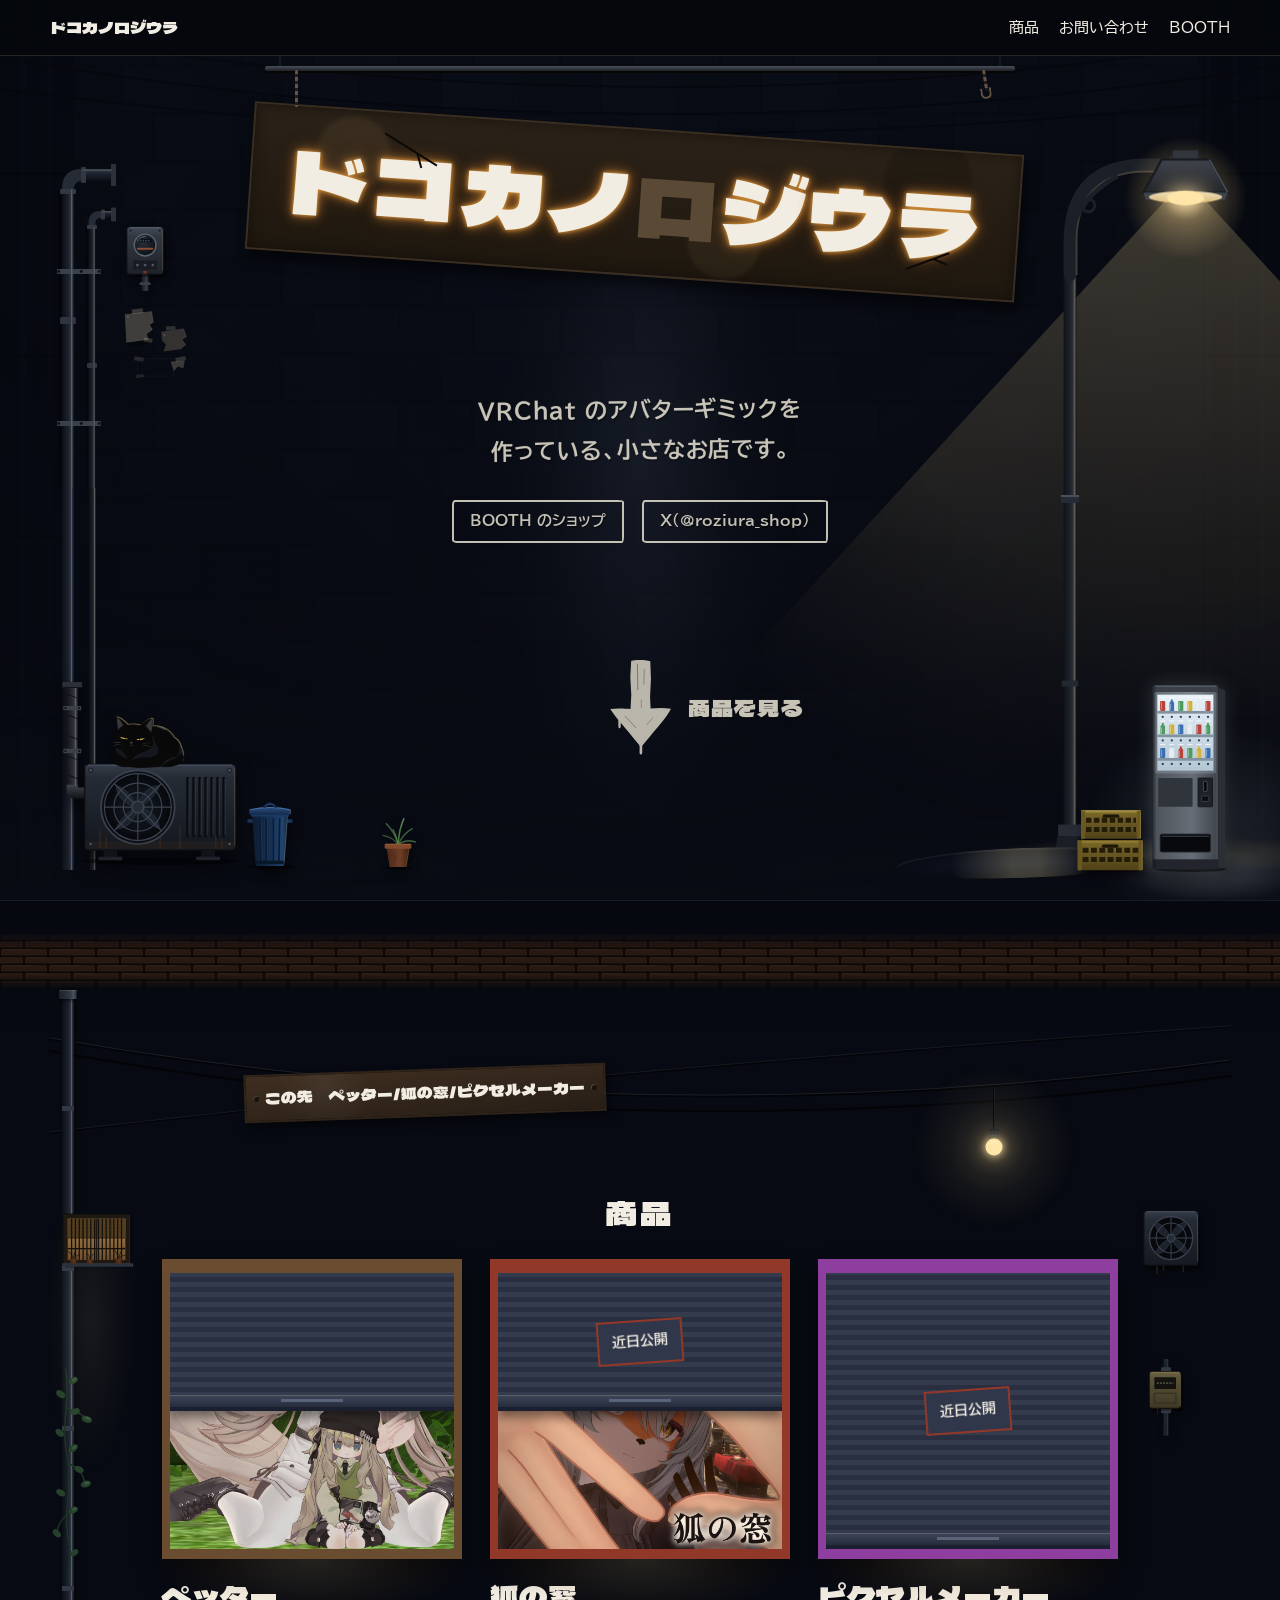
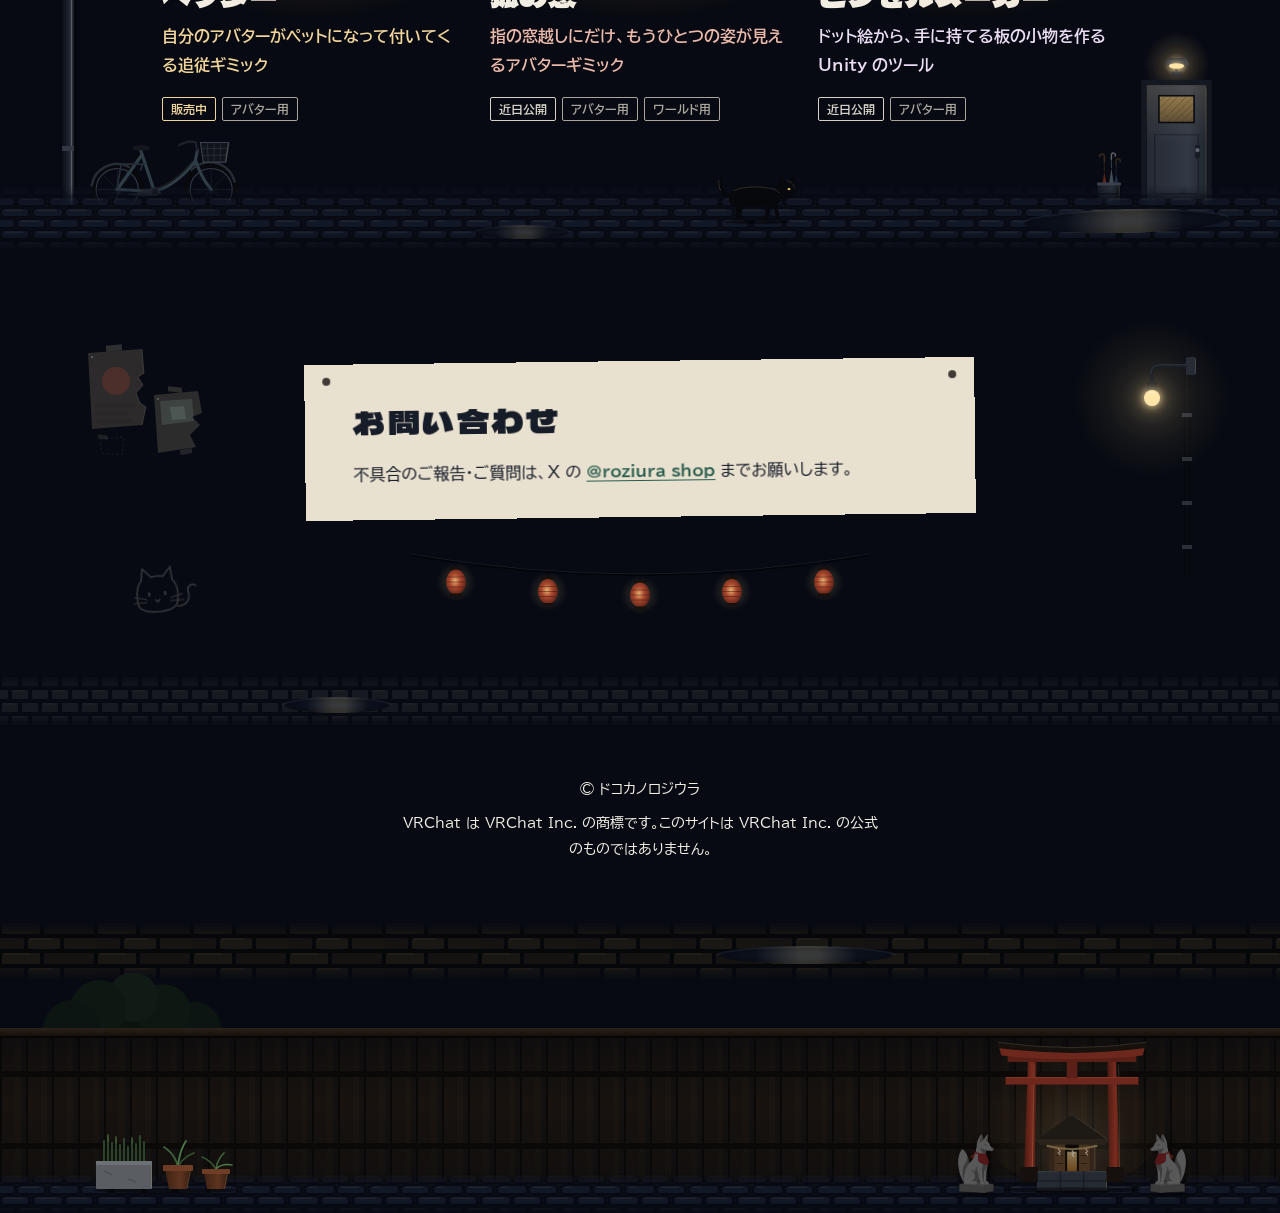
==== index.html @ e9d26c75 "ページの共有用のアドレスを roziura.com に替える Co-Authored-By: Claude Opus 5.5 <noreply@anthropic.com> Claude-Sessio" ====
<!doctype html>
<html lang="ja">
<head>
  <meta charset="utf-8">
  <meta name="viewport" content="width=device-width, initial-scale=1">
  <title>ドコカノロジウラ｜VRChat アバターギミックのお店</title>
  <meta name="description" content="VRChat 向けのアバターギミックを作っている小さなお店「ドコカノロジウラ」です。自分のアバターがペットになって付いてくる「ペッター」など。">
  <meta property="og:title" content="ドコカノロジウラ｜VRChat アバターギミックのお店">
  <meta property="og:description" content="VRChat 向けのアバターギミックを作っている小さなお店「ドコカノロジウラ」です。自分のアバターがペットになって付いてくる「ペッター」など。">
  <meta property="og:type" content="website">
  <meta property="og:url" content="https://roziura.com/">
  <link rel="canonical" href="https://roziura.com/">
  <meta property="og:image" content="https://roziura.com/images/ogp.jpg">
  <meta name="twitter:card" content="summary_large_image">
  <meta name="twitter:site" content="@roziura_shop">
  <meta name="theme-color" content="#070a12">
  <link rel="icon" href="favicon.svg" type="image/svg+xml">
  <link rel="preconnect" href="https://fonts.googleapis.com">
  <link rel="preconnect" href="https://fonts.gstatic.com" crossorigin>
  <link href="https://fonts.googleapis.com/css2?family=BIZ+UDPGothic:wght@400;700&amp;family=Dela+Gothic+One&amp;display=swap" rel="stylesheet">
  <link rel="stylesheet" href="style.css">
</head>
<body>
  <nav class="site-nav" aria-label="サイトの案内">
    <div class="site-nav__inner">
      <a class="site-nav__name" href="index.html">ドコカノロジウラ</a>
      <ul class="site-nav__links">
        <li><a href="index.html#products-heading">商品</a></li>
        <li class="site-nav__contact"><a href="index.html#contact-heading">お問い合わせ</a></li>
        <li><a href="https://yukisandosukebe.booth.pm/" target="_blank" rel="noopener">BOOTH</a></li>
      </ul>
    </div>
  </nav>
  <header class="hero">
    <div class="overhead" aria-hidden="true">
      <span class="alley-depth" aria-hidden="true"></span>
    </div>
    <div class="container hero__content">
      <!-- 壁を這う配管（太い管と細い管・継ぎ手・留め金具） -->
      <div class="pipework" aria-hidden="true">
        <svg viewBox="0 0 64 340" aria-hidden="true">
          <defs>
            <linearGradient id="pipe-v" x1="0" y1="0" x2="1" y2="0">
              <stop offset="0" stop-color="#0b0e15" />
              <stop offset=".55" stop-color="#1c222d" />
              <stop offset=".8" stop-color="#363e4b" />
              <stop offset="1" stop-color="#10141b" />
            </linearGradient>
            <linearGradient id="pipe-h" x1="0" y1="0" x2="0" y2="1">
              <stop offset="0" stop-color="#363e4b" />
              <stop offset=".4" stop-color="#1c222d" />
              <stop offset="1" stop-color="#0b0e15" />
            </linearGradient>
          </defs>
          <rect x="4" y="40" width="4" height="300" fill="#000" opacity=".3" />
          <rect x="31" y="78" width="3" height="262" fill="#000" opacity=".3" />
          <rect x="8" y="40" width="12" height="300" fill="url(#pipe-v)" />
          <rect x="28" y="20" width="30" height="12" fill="url(#pipe-h)" />
          <path d="M8 42V40Q8 20 28 20H30V32H28Q20 32 20 40V42Z" fill="#262c36" />
          <rect x="6" y="40" width="16" height="5" rx="1" fill="#313844" />
          <rect x="27" y="18" width="5" height="16" rx="1" fill="#313844" />
          <rect x="57" y="15" width="5" height="22" rx="1" fill="#2b313b" />
          <rect x="34.5" y="78" width="7" height="262" fill="url(#pipe-v)" />
          <rect x="48" y="62" width="10" height="7" fill="url(#pipe-h)" />
          <path d="M34.5 78V74Q34.5 62 46.5 62H49V69H46.5Q41.5 69 41.5 74V78Z" fill="#262c35" />
          <rect x="33" y="76" width="10" height="4" rx="1" fill="#313844" />
          <rect x="47" y="60.5" width="4" height="10" rx="1" fill="#313844" />
          <rect x="57" y="58.5" width="5" height="14" rx="1" fill="#2b313b" />
          <rect x="6" y="168" width="16" height="7" rx="1.5" fill="#2e3541" />
          <rect x="33" y="214" width="10" height="5" rx="1" fill="#2e3541" />
          <rect x="3" y="120" width="44" height="5" rx="1" fill="#3a414c" />
          <circle cx="4.8" cy="122.5" r="1.4" fill="#0d1016" />
          <circle cx="27.3" cy="122.5" r="1.4" fill="#0d1016" />
          <circle cx="45.2" cy="122.5" r="1.4" fill="#0d1016" />
          <rect x="3" y="272" width="44" height="5" rx="1" fill="#3a414c" />
          <circle cx="4.8" cy="274.5" r="1.4" fill="#0d1016" />
          <circle cx="27.3" cy="274.5" r="1.4" fill="#0d1016" />
          <circle cx="45.2" cy="274.5" r="1.4" fill="#0d1016" />
          <rect x="17" y="40" width="1.4" height="300" fill="#f0d49a" opacity=".2" />
          <rect x="39.6" y="78" width="1" height="262" fill="#f0d49a" opacity=".2" />
          <rect x="28" y="20.6" width="30" height="1.2" fill="#f0d49a" opacity=".16" />
          <rect x="48" y="62.4" width="10" height="1" fill="#f0d49a" opacity=".16" />
        </svg>
      </div>

      <!-- 電気のメーター（丸い窓のある小箱） -->
      <svg class="power-meter" viewBox="0 0 44 72" aria-hidden="true">
        <defs>
          <linearGradient id="meter-body" x1="0" y1="0" x2="0" y2="1">
            <stop offset="0" stop-color="#454c57" />
            <stop offset=".2" stop-color="#323842" />
            <stop offset="1" stop-color="#1e2229" />
          </linearGradient>
          <linearGradient id="meter-conduit" x1="0" y1="0" x2="1" y2="0">
            <stop offset="0" stop-color="#14171c" />
            <stop offset=".7" stop-color="#363c46" />
            <stop offset="1" stop-color="#181b21" />
          </linearGradient>
          <radialGradient id="meter-glass" cx=".4" cy=".35" r=".7">
            <stop offset="0" stop-color="#2a323d" />
            <stop offset="1" stop-color="#0b0e13" />
          </radialGradient>
        </defs>
        <rect x="17" y="52" width="8" height="20" fill="url(#meter-conduit)" />
        <rect x="15" y="62" width="12" height="3" rx="1" fill="#3a404a" />
        <rect x="3" y="4" width="40" height="52" rx="3" fill="#000" opacity=".4" />
        <rect x="1" y="1" width="40" height="52" rx="3" fill="url(#meter-body)" stroke="#101318" />
        <path d="M4 1.8H38" stroke="#6d7684" stroke-width="1" opacity=".75" />
        <path d="M40.3 5V49" stroke="#f0d49a" stroke-width=".8" opacity=".22" />
        <circle cx="5" cy="5" r="1.2" fill="#1a1d23" />
        <circle cx="37" cy="5" r="1.2" fill="#1a1d23" />
        <circle cx="21" cy="21" r="12" fill="url(#meter-glass)" stroke="#5c6470" stroke-width="1.5" />
        <rect x="14" y="14" width="14" height="4" rx=".6" fill="#07090c" />
        <path d="M15 16H27" stroke="#3c4754" stroke-width="2" stroke-dasharray="2 1" />
        <rect x="12" y="24" width="18" height="2" rx="1" fill="#a65a3a" opacity=".8" />
        <path d="M12.5 17A10 10 0 0 1 21.5 11.5" fill="none" stroke="#cfe3f0" stroke-width="1.1" opacity=".35" />
        <rect x="8" y="38" width="26" height="10" rx="1" fill="#181c22" />
        <circle cx="12.5" cy="43" r="1.6" fill="#4d5560" />
        <circle cx="21" cy="43" r="1.6" fill="#4d5560" />
        <circle cx="29.5" cy="43" r="1.6" fill="#4d5560" />
        <rect x="19" y="49.5" width="4" height="3" fill="#8a3a2a" opacity=".7" />
      </svg>

      <!-- はがれかけの貼り紙の跡（文字なし） -->
      <svg class="poster-scraps" viewBox="0 0 96 96" aria-hidden="true">
        <rect x="22" y="64" width="46" height="22" fill="none" stroke="#1d222c" stroke-dasharray="3 2" opacity=".7" />
        <path d="M6 8 40 4 42 18 37 21 41 27 33 33 36 40 8 44Z" fill="#6f6a5e" opacity=".55" />
        <path d="M40 4 42 18 37 21 41 27 33 33 36 40" fill="none" stroke="#bdb5a1" stroke-width=".7" opacity=".3" />
        <path d="M8 44 36 40 34 46 10 49Z" fill="#000" opacity=".25" />
        <rect x="15" y="1" width="14" height="6" fill="#cfc6a8" opacity=".24" transform="rotate(-6 22 4)" />
        <rect x="30" y="38" width="11" height="5" fill="#cfc6a8" opacity=".2" transform="rotate(8 35 40)" />
        <path d="M52 30 80 26 84 36 78 40 83 46 76 52 55 55 58 46 53 41Z" fill="#5f5a50" opacity=".5" />
        <path d="M80 26 84 36 78 40 83 46 76 52" fill="none" stroke="#bdb5a1" stroke-width=".7" opacity=".28" />
        <rect x="58" y="23" width="12" height="5" fill="#cfc6a8" opacity=".2" transform="rotate(-4 64 25)" />
        <path d="M64 68 82 66 80 76 73 74 68 80Z" fill="#7a7466" opacity=".45" />
        <rect x="70" y="62" width="13" height="5" fill="#cfc6a8" opacity=".2" transform="rotate(-12 76 64)" />
        <rect x="18" y="62" width="12" height="5" fill="#cfc6a8" opacity=".15" transform="rotate(10 24 64)" />
        <rect x="20" y="84" width="10" height="4" fill="#cfc6a8" opacity=".12" transform="rotate(-8 25 86)" />
        <circle cx="10" cy="11" r=".9" fill="#9aa1ab" opacity=".6" />
        <circle cx="56" cy="34" r=".9" fill="#9aa1ab" opacity=".5" />
      </svg>

      <!-- 室外機（配管・格子・羽根・錆）と、その上に座る猫 -->
      <div class="air-conditioner" aria-hidden="true">
        <svg viewBox="0 0 210 214" aria-hidden="true">
          <defs>
            <linearGradient id="ac-case" x1="0" y1="0" x2="0" y2="1">
              <stop offset="0" stop-color="#363d4a" />
              <stop offset=".16" stop-color="#252b35" />
              <stop offset="1" stop-color="#13171e" />
            </linearGradient>
            <linearGradient id="ac-pipe" x1="0" y1="0" x2="1" y2="0">
              <stop offset="0" stop-color="#121419" />
              <stop offset=".55" stop-color="#2a2d33" />
              <stop offset=".82" stop-color="#40444b" />
              <stop offset="1" stop-color="#17191e" />
            </linearGradient>
            <linearGradient id="ac-pipe-h" x1="0" y1="0" x2="0" y2="1">
              <stop offset="0" stop-color="#40444b" />
              <stop offset=".45" stop-color="#2a2d33" />
              <stop offset="1" stop-color="#111317" />
            </linearGradient>
            <radialGradient id="ac-fan" cx=".5" cy=".5" r=".5">
              <stop offset="0" stop-color="#171c25" />
              <stop offset="1" stop-color="#06080c" />
            </radialGradient>
          </defs>
          <ellipse cx="118" cy="209" rx="92" ry="4.5" fill="#000" opacity=".45" />
          <rect x="9" y="0" width="13" height="121" fill="url(#ac-pipe)" />
          <path d="M9 120V126Q9 136 19 136H32V123H22V120Z" fill="url(#ac-pipe-h)" />
          <path d="M9 14l13 5M9 38l13 5M9 62l13 5M9 86l13 5M9 108l13 5" stroke="#121418" stroke-width="1.4" />
          <rect x="18.6" y="0" width="1.4" height="121" fill="#f0d49a" opacity=".2" />
          <rect x="4" y="0" width="23" height="7" rx="1" fill="#2b3038" />
          <path d="M4.5 6.4H26.5" stroke="#0d0f13" stroke-width="1" />
          <rect x="5" y="28" width="21" height="5" rx="1" fill="#3b4049" />
          <circle cx="7.5" cy="30.5" r="1.3" fill="#0f1115" />
          <circle cx="23.5" cy="30.5" r="1.3" fill="#0f1115" />
          <rect x="5" y="78" width="21" height="5" rx="1" fill="#3b4049" />
          <circle cx="7.5" cy="80.5" r="1.3" fill="#0f1115" />
          <circle cx="23.5" cy="80.5" r="1.3" fill="#0f1115" />
          <rect x="52" y="194" width="16" height="12" fill="#101318" />
          <rect x="166" y="194" width="16" height="12" fill="#101318" />
          <rect x="46" y="204" width="28" height="4" rx="1" fill="#1e222a" />
          <rect x="160" y="204" width="28" height="4" rx="1" fill="#1e222a" />
          <rect x="30" y="96" width="176" height="100" rx="4" fill="url(#ac-case)" stroke="#0d1016" stroke-width="1.5" />
          <path d="M34 96.9H202" stroke="#5d6676" stroke-width="1.2" opacity=".8" />
          <path d="M205 101V191" stroke="#f0d49a" stroke-width="1" opacity=".24" />
          <rect x="31" y="186" width="174" height="9" fill="#4a2f1e" opacity=".22" />
          <path d="M48 172v21M55 180v14M118 176v18M141 168v26M183 178v16M190 184v10" stroke="#4a2f1e" stroke-width="1.6" stroke-linecap="round" opacity=".55" />
          <circle cx="92" cy="146" r="43" fill="#0c0f14" stroke="#3a414d" stroke-width="2" />
          <circle cx="92" cy="146" r="39" fill="url(#ac-fan)" />
          <g fill="#1d232c" stroke="#2f3743" stroke-width=".8">
            <path d="M92 146C95 131 104 121 117 121C114 131 105 140 92 146Z" />
            <path d="M92 146C95 131 104 121 117 121C114 131 105 140 92 146Z" transform="rotate(90 92 146)" />
            <path d="M92 146C95 131 104 121 117 121C114 131 105 140 92 146Z" transform="rotate(180 92 146)" />
            <path d="M92 146C95 131 104 121 117 121C114 131 105 140 92 146Z" transform="rotate(270 92 146)" />
          </g>
          <g fill="none" stroke="#3b4350" stroke-width="1.4">
            <circle cx="92" cy="146" r="39" />
            <circle cx="92" cy="146" r="28" />
            <circle cx="92" cy="146" r="17" />
            <path d="M92 107V185M53 146H131M64.4 118.4 119.6 173.6M119.6 118.4 64.4 173.6" />
          </g>
          <circle cx="92" cy="146" r="7" fill="#262c36" stroke="#3e4653" stroke-width="1.5" />
          <path d="M150 112V180M157 112V180M164 112V180M171 112V180M178 112V180M185 112V180M192 112V180" stroke="#0a0d12" stroke-width="3.2" stroke-linecap="round" />
          <path d="M151.8 113V179M158.8 113V179M165.8 113V179M172.8 113V179M179.8 113V179M186.8 113V179M193.8 113V179" stroke="#3a414d" stroke-width=".8" />
          <g fill="#434a57" stroke="#0b0d11" stroke-width=".8">
            <circle cx="37" cy="103" r="2.4" />
            <circle cx="199" cy="103" r="2.4" />
            <circle cx="37" cy="189" r="2.4" />
            <circle cx="199" cy="189" r="2.4" />
          </g>
          <image class="ac-cat" href="images/alley-cat.webp" x="62" y="40" width="84" height="60.2" />
        </svg>
      </div>

      <!-- 青いポリバケツのゴミ箱 -->
      <svg class="trash-bin" viewBox="0 0 60 84" aria-hidden="true">
        <defs>
          <linearGradient id="bin-body" x1="0" y1="0" x2="1" y2="0">
            <stop offset="0" stop-color="#0d1c30" />
            <stop offset=".55" stop-color="#173257" />
            <stop offset=".85" stop-color="#21436d" />
            <stop offset="1" stop-color="#112540" />
          </linearGradient>
          <linearGradient id="bin-lid" x1="0" y1="0" x2="0" y2="1">
            <stop offset="0" stop-color="#2b5182" />
            <stop offset="1" stop-color="#14294a" />
          </linearGradient>
        </defs>
        <ellipse cx="30" cy="81" rx="26" ry="3" fill="#000" opacity=".45" />
        <rect x="5" y="28" width="6" height="4" rx="1" fill="#183559" />
        <rect x="49" y="28" width="6" height="4" rx="1" fill="#183559" />
        <path d="M10 22H50L46 78Q46 80 44 80H16Q14 80 14 78Z" fill="url(#bin-body)" />
        <path d="M19 27 20 75M26 27V75M34 27V75M41 27 40 75" stroke="#0c1b30" stroke-width="2" />
        <path d="M20.2 27 21.2 75M27.2 27V75M35.2 27V75M42.2 27 41.2 75" stroke="#2c5586" stroke-width=".6" opacity=".7" />
        <rect x="14" y="74" width="32" height="4" fill="#0b1829" />
        <rect x="9" y="22" width="42" height="3" fill="#1b3a61" />
        <path d="M49.4 25 45.6 77" stroke="#f0d49a" stroke-width=".9" opacity=".28" />
        <path d="M7 17Q30 12 53 17V23H7Z" fill="url(#bin-lid)" />
        <path d="M8 17.5Q30 12.5 52 17.5" fill="none" stroke="#6d9bd0" stroke-width="1" opacity=".5" />
        <path d="M24 14Q30 8 36 14" fill="none" stroke="#12284a" stroke-width="3" stroke-linecap="round" />
        <path d="M25 13Q30 9 35 13" fill="none" stroke="#5f8cc2" stroke-width=".7" opacity=".5" />
        <path d="M52.5 17.5V22.5" stroke="#f0d49a" stroke-width=".9" opacity=".3" />
      </svg>

      <div class="sign-rig">
        <span class="sign-rig__arm" aria-hidden="true"></span>
        <span class="sign-rig__fixed-chain" aria-hidden="true"></span>
        <span class="sign-rig__loose-chain" aria-hidden="true"></span>
        <div class="signboard">
          <h1><span>ド</span><span>コ</span><span>カ</span><span>ノ</span><span class="signboard__dark">ロ</span><span>ジ</span><span class="signboard__flicker">ウ</span><span>ラ</span></h1>
          <span class="signboard__crack signboard__crack--one" aria-hidden="true"></span>
          <span class="signboard__crack signboard__crack--two" aria-hidden="true"></span>
        </div>
      </div>

      <!-- 街灯（灯具の部分は縦横比を保ち、柱だけを縦に伸ばす） -->
      <div class="streetlight streetlight--hero" aria-hidden="true">
        <span class="streetlight__cone"></span>
        <svg class="streetlight__pole" viewBox="0 0 120 300" preserveAspectRatio="none" aria-hidden="true">
          <defs>
            <linearGradient id="sl-post" x1="0" y1="0" x2="1" y2="0">
              <stop offset="0" stop-color="#101318" />
              <stop offset=".5" stop-color="#1d2129" />
              <stop offset=".78" stop-color="#2d333d" />
              <stop offset="1" stop-color="#14171d" />
            </linearGradient>
          </defs>
          <rect x="26.5" y="0" width="7" height="300" fill="url(#sl-post)" />
          <rect x="32" y="0" width="1" height="280" fill="#f0d49a" opacity=".28" />
          <rect x="25" y="112" width="10" height="4" fill="#262b34" />
          <rect x="25" y="112" width="10" height="1" fill="#4a515d" />
          <rect x="25.5" y="206" width="9" height="3" fill="#232831" />
          <rect x="23.5" y="279" width="13" height="6" fill="#262b34" />
          <path d="M21 300 23 285H37L39 300Z" fill="#1a1e25" />
          <path d="M36.6 285 38.6 300" stroke="#f0d49a" stroke-width=".8" opacity=".22" />
        </svg>
        <svg class="streetlight__head" viewBox="0 0 120 90" aria-hidden="true">
          <defs>
            <radialGradient id="sl-halo" cx=".5" cy=".5" r=".5">
              <stop offset="0" stop-color="#ffecbe" stop-opacity=".75" />
              <stop offset=".35" stop-color="#ffd68c" stop-opacity=".25" />
              <stop offset="1" stop-color="#ffd68c" stop-opacity="0" />
            </radialGradient>
            <linearGradient id="sl-shade" x1="0" y1="0" x2="0" y2="1">
              <stop offset="0" stop-color="#3a404b" />
              <stop offset="1" stop-color="#1b1f27" />
            </linearGradient>
            <linearGradient id="sl-inner" x1="0" y1="0" x2="0" y2="1">
              <stop offset="0" stop-color="#fff3cf" />
              <stop offset="1" stop-color="#e8c27c" />
            </linearGradient>
          </defs>
          <path class="streetlight__post" d="M30 90V72Q30 30 72 30H88" />
          <path d="M33.6 90V72Q33.6 33.6 72 33.6H86" fill="none" stroke="#f0d49a" stroke-width="1" opacity=".22" />
          <path d="M30 70Q34 48 56 36" fill="none" stroke="#1b1f27" stroke-width="2.5" />
          <circle cx="40" cy="52" r="3.5" fill="none" stroke="#1b1f27" stroke-width="1.6" />
          <rect x="84" y="26" width="8" height="8" rx="1" fill="#2a2f38" />
          <circle class="streetlight__halo" cx="93" cy="48" r="34" fill="url(#sl-halo)" />
          <path d="M86 22H100V27H86Z" fill="#2d323c" />
          <path class="streetlight__shade" d="M80 27H106L116 45H70Z" fill="url(#sl-shade)" />
          <path d="M106 27 116 45" stroke="#4d5462" stroke-width=".8" />
          <path d="M70 45H116L114.5 49H71.5Z" fill="#3b414c" />
          <ellipse cx="93" cy="47.5" rx="20" ry="3.2" fill="url(#sl-inner)" opacity=".9" />
          <ellipse class="streetlight__bulb" cx="93" cy="48" rx="10" ry="4" />
        </svg>
        <span class="streetlight__pool"></span>
      </div>

      <!-- 積んだビールケース 2 段 -->
      <svg class="beer-crates" viewBox="0 0 84 78" aria-hidden="true">
        <defs>
          <linearGradient id="crate" x1="0" y1="0" x2="0" y2="1">
            <stop offset="0" stop-color="#7d6a2a" />
            <stop offset="1" stop-color="#4f4118" />
          </linearGradient>
        </defs>
        <ellipse cx="42" cy="76" rx="40" ry="2.5" fill="#000" opacity=".45" />
        <rect x="2" y="40" width="78" height="36" rx="2" fill="url(#crate)" />
        <rect x="2" y="40" width="78" height="3" fill="#8f7a32" />
        <path d="M8 52H76M8 63H76" stroke="#231c08" stroke-width="6" stroke-dasharray="7 3" />
        <rect x="31" y="45" width="20" height="4" rx="2" fill="#1d1707" />
        <rect x="2" y="40" width="5" height="36" fill="#6a5822" />
        <rect x="75" y="40" width="5" height="36" fill="#6a5822" />
        <path d="M79.4 43V75" stroke="#f0d49a" stroke-width=".9" opacity=".25" />
        <rect x="2" y="37" width="78" height="3" fill="#000" opacity=".35" />
        <rect x="6" y="4" width="72" height="34" rx="2" fill="url(#crate)" />
        <rect x="6" y="4" width="72" height="3" fill="#94803a" />
        <path d="M12 16H72M12 27H72" stroke="#231c08" stroke-width="6" stroke-dasharray="6.5 3" />
        <rect x="32" y="9" width="20" height="4" rx="2" fill="#1d1707" />
        <rect x="6" y="4" width="5" height="34" fill="#6a5822" />
        <rect x="73" y="4" width="5" height="34" fill="#6a5822" />
        <path d="M7 4.6H77" stroke="#e6cf7a" stroke-width=".8" opacity=".4" />
        <path d="M77.4 7V37" stroke="#f0d49a" stroke-width=".9" opacity=".25" />
      </svg>

      <!-- 自動販売機（光る見本の窓・ボタン・硬貨の口・取り出し口） -->
      <div class="vending-machine" aria-hidden="true">
        <svg viewBox="0 0 84 210" aria-hidden="true">
          <defs>
            <linearGradient id="vm-body" x1="0" y1="0" x2="1" y2="0">
              <stop offset="0" stop-color="#4d535b" />
              <stop offset=".6" stop-color="#666d76" />
              <stop offset="1" stop-color="#3f444c" />
            </linearGradient>
            <linearGradient id="vm-win" x1="0" y1="0" x2="0" y2="1">
              <stop offset="0" stop-color="#e9f2f8" />
              <stop offset="1" stop-color="#b3c6d3" />
            </linearGradient>
            <symbol id="vm-can" viewBox="0 0 6 13">
              <rect y="2" width="6" height="11" rx="1.2" />
              <rect x="1" y="3.5" width="1" height="8" fill="#fff" opacity=".4" />
            </symbol>
            <symbol id="vm-bottle" viewBox="0 0 6 13">
              <path d="M2 0H4V2L5.6 4V13H.4V4L2 2Z" />
              <rect x="1.2" y="5" width=".9" height="7" fill="#fff" opacity=".45" />
            </symbol>
          </defs>
          <ellipse cx="44" cy="207" rx="40" ry="3" fill="#000" opacity=".45" />
          <path d="M74 6 82 9V204L74 206Z" fill="#2a2f36" />
          <rect x="2" y="4" width="72" height="202" rx="2" fill="url(#vm-body)" stroke="#23272e" />
          <rect x="2" y="4" width="72" height="7" rx="2" fill="#3b4048" />
          <path d="M4 4.6H72" stroke="#aeb8c2" stroke-width=".8" opacity=".5" />
          <rect x="4" y="11" width="68" height="90" rx="2" fill="#cfe3f0" opacity=".2" />
          <rect x="7" y="14" width="62" height="84" fill="url(#vm-win)" />
          <path d="M10 17H67M10 43H67M10 69H67" stroke="#ffffff" stroke-width="1" stroke-dasharray="6 4" opacity=".8" />
          <use href="#vm-can" x="10" y="19" width="6" height="13" fill="#b8433a" />
          <use href="#vm-bottle" x="20" y="19" width="6" height="13" fill="#3d6fb0" />
          <use href="#vm-can" x="30" y="19" width="6" height="13" fill="#4f9a5e" />
          <use href="#vm-can" x="40" y="19" width="6" height="13" fill="#d6b13a" />
          <use href="#vm-bottle" x="50" y="19" width="6" height="13" fill="#e4eaee" />
          <use href="#vm-can" x="60" y="19" width="6" height="13" fill="#b8433a" />
          <use href="#vm-bottle" x="10" y="45" width="6" height="13" fill="#4f9a5e" />
          <use href="#vm-can" x="20" y="45" width="6" height="13" fill="#d6b13a" />
          <use href="#vm-can" x="30" y="45" width="6" height="13" fill="#3d6fb0" />
          <use href="#vm-bottle" x="40" y="45" width="6" height="13" fill="#e4eaee" />
          <use href="#vm-can" x="50" y="45" width="6" height="13" fill="#b8433a" />
          <use href="#vm-bottle" x="60" y="45" width="6" height="13" fill="#4f9a5e" />
          <use href="#vm-can" x="10" y="71" width="6" height="13" fill="#3d6fb0" />
          <use href="#vm-can" x="20" y="71" width="6" height="13" fill="#e4eaee" />
          <use href="#vm-bottle" x="30" y="71" width="6" height="13" fill="#b8433a" />
          <use href="#vm-can" x="40" y="71" width="6" height="13" fill="#4f9a5e" />
          <use href="#vm-bottle" x="50" y="71" width="6" height="13" fill="#d6b13a" />
          <use href="#vm-can" x="60" y="71" width="6" height="13" fill="#3d6fb0" />
          <rect x="7" y="32" width="62" height="3" fill="#8193a1" />
          <rect x="7" y="58" width="62" height="3" fill="#8193a1" />
          <rect x="7" y="84" width="62" height="3" fill="#8193a1" />
          <path d="M13 38.5H63.1M13 64.5H63.1M13 90.5H63.1" stroke="#2f4a63" stroke-width="2.6" stroke-linecap="round" stroke-dasharray="0 10" />
          <rect x="8" y="106" width="38" height="32" rx="1" fill="#30353c" />
          <rect x="52" y="106" width="16" height="32" rx="1" fill="#1d2228" stroke="#0f1216" stroke-width=".8" />
          <rect x="58" y="110" width="4" height="11" rx="1" fill="#06080b" stroke="#6f7a85" stroke-width=".6" />
          <rect x="56" y="126" width="8" height="6" rx="1" fill="#0a0d11" stroke="#59636e" stroke-width=".6" />
          <rect x="10" y="168" width="56" height="20" rx="2" fill="#07090d" stroke="#2b3038" />
          <path d="M12 170.5H64" stroke="#6b757f" stroke-width="1" opacity=".6" />
          <rect x="2" y="196" width="72" height="10" fill="#22262c" />
          <rect x="2" y="4" width="3" height="202" fill="#000" opacity=".25" />
          <path d="M73.2 12V196" stroke="#f0d49a" stroke-width=".9" opacity=".22" />
        </svg>
      </div>
      <span class="vending-glow" aria-hidden="true"></span>
      <span class="puddle" aria-hidden="true"></span>

      <!-- 壁の字の左下の地面の植木鉢 -->
      <svg class="plant-pot" viewBox="0 0 48 64" aria-hidden="true">
        <defs>
          <linearGradient id="pot" x1="0" y1="0" x2="1" y2="0">
            <stop offset="0" stop-color="#4a2818" />
            <stop offset=".6" stop-color="#6e3d26" />
            <stop offset="1" stop-color="#3f2214" />
          </linearGradient>
        </defs>
        <ellipse cx="24" cy="61" rx="17" ry="2.5" fill="#000" opacity=".45" />
        <g fill="none" stroke-linecap="round">
          <path d="M24 34C22 22 16 14 10 8" stroke="#3e623b" stroke-width="1.8" />
          <path d="M24 34C25 20 27 10 31 2" stroke="#4d7848" stroke-width="1.8" />
          <path d="M24 34C28 24 34 18 41 14" stroke="#3e623b" stroke-width="1.6" />
          <path d="M24 34C20 26 14 24 6 22" stroke="#355432" stroke-width="1.6" />
          <path d="M24 34C30 28 38 28 45 30" stroke="#4d7848" stroke-width="1.5" />
          <path d="M24 34C23 26 21 20 18 15" stroke="#5a8a53" stroke-width="1.2" />
          <path d="M31 2.5C30 6 29 9 28 12" stroke="#f0d49a" stroke-width=".6" opacity=".35" />
        </g>
        <ellipse cx="24" cy="35" rx="13" ry="2.5" fill="#1c120c" />
        <path d="M10 36H38L34 60H14Z" fill="url(#pot)" />
        <rect x="8" y="32" width="32" height="6" rx="1" fill="#82492b" />
        <path d="M9 32.6H39" stroke="#e0a578" stroke-width=".8" opacity=".35" />
        <path d="M37.4 38 33.8 59.5" stroke="#f0d49a" stroke-width=".8" opacity=".25" />
        <path d="M18 44 21 49 19 54" fill="none" stroke="#2f190f" stroke-width=".7" opacity=".7" />
      </svg>

      <div class="hero__intro">
        <p class="lead wall-text">VRChat のアバターギミックを作っている、小さなお店です。</p>
        <ul class="wall-links">
          <li><a class="wall-link" href="https://yukisandosukebe.booth.pm/" target="_blank" rel="noopener">BOOTH のショップ</a></li>
          <li><a class="wall-link" href="https://x.com/roziura_shop" target="_blank" rel="noopener">X（@roziura_shop）</a></li>
        </ul>
        <a class="wall-arrow" href="#products-heading">
          <svg class="wall-arrow__mark" viewBox="0 0 60 90" aria-hidden="true">
            <path d="M21.6 3.6C25.6 2.3 34.4 2.6 38.8 3.8L39.4 19.6 38.6 35.8 39.1 46.4C44.2 46 50.6 45.6 57.4 46.6 54.4 53 46.8 61.8 39.4 70.4 36.2 74.2 33 78 30.4 81.2 27.6 77.8 23.6 72.8 19.8 68.2 13.4 60.8 7 53.4 2.8 46.8 8.6 45.9 15.6 46.3 21 46.7L21.7 34.2 20.8 18.1Z" fill="currentColor" />
            <path d="M29.1 79.2C29.4 82.6 28.9 85.4 29.4 87.2 30.5 88.5 31.6 87.4 31.6 85.6 31.5 83 31.7 80.6 31.6 78.4Z" fill="currentColor" />
            <path d="M9.9 54.2C10.3 58 9.8 61.6 10.3 63.6 11.1 64.8 12.3 64 12.2 62.4 12.1 60.2 12.4 58 12.6 56.2Z" fill="currentColor" />
            <g fill="none" stroke="#0b0f18" stroke-linecap="round" opacity=".38">
              <path d="M27.2 6.5 27.6 29.5" stroke-width=".9" />
              <path d="M33.4 11 33 24.5" stroke-width=".7" />
              <path d="M30.6 38.5 30.9 46" stroke-width=".6" />
              <path d="M16.2 53.4 25.8 63.6" stroke-width=".8" />
              <path d="M41.2 54.6 35.6 61" stroke-width=".6" />
            </g>
          </svg>
          <span>商品を見る</span>
        </a>
      </div>
    </div>
  </header>

  <main class="container main-content">
    <!-- 路地の頭上: 斜めに渡る電線と、そこから吊るした裸電球 -->
    <div class="alley-props alley-props--overhead" aria-hidden="true">
      <svg class="alley-wires" viewBox="0 0 1200 160" preserveAspectRatio="none" aria-hidden="true">
        <g fill="none" stroke-linecap="round">
          <path d="M0 18Q600 120 1200 40" stroke="#030407" stroke-width="2.2" vector-effect="non-scaling-stroke" />
          <path d="M0 30Q600 136 1200 55" stroke="#030407" stroke-width="1.8" vector-effect="non-scaling-stroke" />
          <path d="M0 112Q520 52 1200 6" stroke="#030407" stroke-width="1.6" vector-effect="non-scaling-stroke" />
          <path d="M0 17Q600 119 1200 39" stroke="#3a414c" stroke-width=".8" opacity=".55" vector-effect="non-scaling-stroke" />
          <path d="M0 111Q520 51 1200 5" stroke="#3a414c" stroke-width=".7" opacity=".45" vector-effect="non-scaling-stroke" />
        </g>
      </svg>
      <span class="hanging-bulb">
        <span class="hanging-bulb__halo"></span>
        <svg viewBox="0 0 30 80" aria-hidden="true">
          <path d="M15 0V46" stroke="#05070b" stroke-width="1.6" />
          <path d="M15.6 2V45" stroke="#f0d49a" stroke-width=".5" opacity=".25" />
          <rect x="10" y="44" width="10" height="10" rx="1.5" fill="#1b1f27" />
          <path d="M10 47H20M10 50H20" stroke="#2f3540" stroke-width=".8" />
          <circle class="hanging-bulb__glass" cx="15" cy="62" r="8.5" />
          <path d="M11 59Q15 54 19 59" fill="none" stroke="#fff6dc" stroke-width="1" opacity=".8" />
        </svg>
      </span>
    </div>

    <!-- 節の間①: 最初の画面の地面の先に敷いた、横いっぱいの赤茶のれんがの帯 -->
    <div class="alley-props alley-props--gap" aria-hidden="true">
      <span class="alley-band alley-band--brick"></span>
    </div>

    <aside class="signpost"><span>この先　ペッター／狐の窓／ピクセルメーカー</span></aside>
    <section class="products" aria-labelledby="products-heading">
      <!-- 店の両脇の壁の続き: 雨どい・明かりのついた格子窓・換気扇・勝手口と傘立て・自転車、その下の濡れた石畳 -->
      <div class="alley-props alley-props--shops" aria-hidden="true">
        <span class="downpipe"></span>
        <svg class="pipe-ivy" viewBox="0 0 60 220" aria-hidden="true">
          <g fill="none" stroke="#1f3324" stroke-width="1.5" stroke-linecap="round">
            <path d="M14 0C20 30 8 58 16 92C22 120 10 150 18 182C21 196 16 208 18 220" />
            <path d="M15 40C24 46 30 44 36 52M16 98C26 100 32 108 34 118M17 150C8 156 6 164 4 172" />
          </g>
          <g fill="#25412b">
            <ellipse cx="22" cy="12" rx="5" ry="3.2" transform="rotate(-30 22 12)" />
            <ellipse cx="9" cy="26" rx="5.4" ry="3.4" transform="rotate(35 9 26)" />
            <ellipse cx="24" cy="44" rx="5" ry="3.2" transform="rotate(-20 24 44)" />
            <ellipse cx="36" cy="52" rx="5.6" ry="3.4" transform="rotate(20 36 52)" />
            <ellipse cx="8" cy="66" rx="5" ry="3.2" transform="rotate(40 8 66)" />
            <ellipse cx="22" cy="82" rx="5.4" ry="3.4" transform="rotate(-35 22 82)" />
            <ellipse cx="28" cy="104" rx="5" ry="3.2" transform="rotate(25 28 104)" />
            <ellipse cx="35" cy="119" rx="5.4" ry="3.4" transform="rotate(-15 35 119)" />
            <ellipse cx="9" cy="128" rx="5" ry="3.2" transform="rotate(30 9 128)" />
            <ellipse cx="22" cy="146" rx="5.2" ry="3.3" transform="rotate(-25 22 146)" />
            <ellipse cx="5" cy="170" rx="5" ry="3.2" transform="rotate(45 5 170)" />
            <ellipse cx="23" cy="190" rx="4.6" ry="3" transform="rotate(-30 23 190)" />
          </g>
          <g fill="#3a6142" opacity=".8">
            <ellipse cx="23" cy="11" rx="2.6" ry="1.4" transform="rotate(-30 23 11)" />
            <ellipse cx="37" cy="51" rx="2.8" ry="1.4" transform="rotate(20 37 51)" />
            <ellipse cx="23" cy="81" rx="2.6" ry="1.4" transform="rotate(-35 23 81)" />
            <ellipse cx="36" cy="118" rx="2.8" ry="1.4" transform="rotate(-15 36 118)" />
            <ellipse cx="23" cy="145" rx="2.6" ry="1.4" transform="rotate(-25 23 145)" />
          </g>
        </svg>

        <span class="lit-window__spill"></span>
        <svg class="lit-window" viewBox="0 0 150 132" aria-hidden="true">
          <defs>
            <linearGradient id="ab-win-light" x1="0" y1="0" x2="0" y2="1">
              <stop offset="0" stop-color="#b08a52" />
              <stop offset="1" stop-color="#6e4f2e" />
            </linearGradient>
            <linearGradient id="ab-sill-pot" x1="0" y1="0" x2="1" y2="0">
              <stop offset="0" stop-color="#3f2214" />
              <stop offset=".6" stop-color="#5e3420" />
              <stop offset="1" stop-color="#361d11" />
            </linearGradient>
          </defs>
          <rect x="6" y="8" width="140" height="106" fill="#000" opacity=".35" />
          <rect x="2" y="2" width="140" height="106" rx="2" fill="#1d1812" stroke="#0b0906" stroke-width="1.5" />
          <rect x="12" y="12" width="120" height="86" fill="url(#ab-win-light)" />
          <rect x="12" y="12" width="120" height="40" fill="#5c4525" />
          <path d="M12 15H132M12 18H132M12 21H132M12 24H132M12 27H132M12 30H132M12 33H132M12 36H132M12 39H132M12 42H132M12 45H132M12 48H132" stroke="#3a2b16" stroke-width=".8" />
          <path d="M12 52H132" stroke="#2a1f10" stroke-width="2" />
          <path d="M42 12V53M102 12V53" stroke="#2a1f10" stroke-width="1" />
          <path d="M20 12V98M28 12V98M36 12V98M44 12V98M52 12V98M60 12V98M68 12V98M76 12V98M84 12V98M92 12V98M100 12V98M108 12V98M116 12V98M124 12V98" stroke="#15100b" stroke-width="2.6" />
          <rect x="12" y="73" width="120" height="2.6" fill="#15100b" />
          <rect x="70.6" y="12" width="2.8" height="86" fill="#1d1812" />
          <path d="M141 6V106" stroke="#f0d49a" stroke-width=".9" opacity=".22" />
          <rect x="0" y="105" width="148" height="7" rx="1" fill="#2c323c" />
          <path d="M1 105.6H147" stroke="#5d6676" stroke-width=".8" opacity=".6" />
          <path d="M147 106V111" stroke="#f0d49a" stroke-width=".8" opacity=".25" />
          <g fill="none" stroke="#0e1410" stroke-linecap="round">
            <path d="M24 96C22 88 18 84 13 80" stroke-width="1.6" />
            <path d="M24 96C25 86 27 80 30 74" stroke-width="1.6" />
            <path d="M24 96C28 90 33 88 37 87" stroke-width="1.4" />
            <path d="M58 96C57 90 55 86 52 84" stroke-width="1.3" />
            <path d="M58 96C60 90 63 87 66 86" stroke-width="1.3" />
            <path d="M118 96C116 86 112 80 108 76" stroke-width="1.6" />
            <path d="M118 96C120 84 124 78 128 72" stroke-width="1.6" />
            <path d="M118 96C121 90 126 88 132 88" stroke-width="1.4" />
          </g>
          <path d="M16 95H32L30 105H18Z" fill="url(#ab-sill-pot)" />
          <path d="M51 97H65L63.5 105H52.5Z" fill="url(#ab-sill-pot)" />
          <path d="M110 95H126L124 105H112Z" fill="url(#ab-sill-pot)" />
        </svg>

        <svg class="vent-fan" viewBox="0 0 64 70" aria-hidden="true">
          <defs>
            <linearGradient id="ab-vent-case" x1="0" y1="0" x2="0" y2="1">
              <stop offset="0" stop-color="#363d4a" />
              <stop offset=".18" stop-color="#252b35" />
              <stop offset="1" stop-color="#151920" />
            </linearGradient>
          </defs>
          <rect x="4" y="6" width="58" height="58" rx="3" fill="#000" opacity=".35" />
          <rect x="2" y="2" width="58" height="58" rx="3" fill="url(#ab-vent-case)" stroke="#0d1016" stroke-width="1.2" />
          <path d="M5 2.9H57" stroke="#5d6676" stroke-width="1" opacity=".75" />
          <circle cx="31" cy="31" r="23" fill="#07090d" stroke="#3a414d" stroke-width="1.5" />
          <g class="vent-fan__blades" fill="#1d232c" stroke="#2f3743" stroke-width=".8">
            <path d="M31 31C33 21 39 14 48 14C46 21 40 27 31 31Z" />
            <path d="M31 31C33 21 39 14 48 14C46 21 40 27 31 31Z" transform="rotate(90 31 31)" />
            <path d="M31 31C33 21 39 14 48 14C46 21 40 27 31 31Z" transform="rotate(180 31 31)" />
            <path d="M31 31C33 21 39 14 48 14C46 21 40 27 31 31Z" transform="rotate(270 31 31)" />
          </g>
          <g fill="none" stroke="#3b4350" stroke-width="1.1">
            <circle cx="31" cy="31" r="16" />
            <path d="M31 8V54M8 31H54" />
          </g>
          <circle cx="31" cy="31" r="4" fill="#262c36" stroke="#3e4653" stroke-width="1.2" />
          <path d="M59.2 6V56" stroke="#f0d49a" stroke-width=".9" opacity=".22" />
          <path d="M16 61V69M23 61V65M44 61V67" stroke="#4a2f1e" stroke-width="1.4" stroke-linecap="round" opacity=".55" />
        </svg>

        <svg class="gas-meter" viewBox="0 0 48 92" aria-hidden="true">
          <defs>
            <linearGradient id="ab-gas" x1="0" y1="0" x2="0" y2="1">
              <stop offset="0" stop-color="#6f6646" />
              <stop offset=".2" stop-color="#5a5238" />
              <stop offset="1" stop-color="#3e3826" />
            </linearGradient>
          </defs>
          <rect x="21" y="0" width="6" height="14" fill="#1c222d" />
          <rect x="21" y="62" width="6" height="30" fill="#1c222d" />
          <path d="M25.6 0V14M25.6 62V92" stroke="#f0d49a" stroke-width=".6" opacity=".2" />
          <rect x="18" y="10" width="12" height="5" rx="1" fill="#313844" />
          <rect x="18" y="60" width="12" height="5" rx="1" fill="#313844" />
          <rect x="6" y="18" width="38" height="44" rx="3" fill="#000" opacity=".35" />
          <rect x="4" y="15" width="38" height="44" rx="3" fill="url(#ab-gas)" stroke="#16130c" />
          <path d="M7 16H39" stroke="#9c916a" stroke-width=".8" opacity=".55" />
          <rect x="10" y="22" width="26" height="14" rx="1" fill="#14130e" />
          <path d="M13 29H33" stroke="#4a4a3c" stroke-width="2.2" stroke-dasharray="2.4 1.4" />
          <rect x="10" y="41" width="26" height="12" rx="1" fill="none" stroke="#2e2a1c" stroke-width="1" />
          <path d="M41.2 19V56" stroke="#f0d49a" stroke-width=".8" opacity=".25" />
          <path d="M14 59V66M30 59V63" stroke="#4a2f1e" stroke-width="1.2" stroke-linecap="round" opacity=".5" />
        </svg>

        <svg class="back-door" viewBox="0 0 104 210" aria-hidden="true">
          <defs>
            <linearGradient id="ab-door" x1="0" y1="0" x2="1" y2="0">
              <stop offset="0" stop-color="#252a33" />
              <stop offset=".7" stop-color="#323945" />
              <stop offset="1" stop-color="#20252d" />
            </linearGradient>
            <linearGradient id="ab-door-glass" x1="0" y1="0" x2="0" y2="1">
              <stop offset="0" stop-color="#b3955d" />
              <stop offset="1" stop-color="#76603d" />
            </linearGradient>
            <radialGradient id="ab-door-halo" cx=".5" cy=".5" r=".5">
              <stop offset="0" stop-color="#ffecbe" stop-opacity=".55" />
              <stop offset=".35" stop-color="#ffd68c" stop-opacity=".16" />
              <stop offset="1" stop-color="#ffd68c" stop-opacity="0" />
            </radialGradient>
            <linearGradient id="ab-door-wash" x1="0" y1="0" x2="0" y2="1">
              <stop offset="0" stop-color="#f0d49a" stop-opacity=".13" />
              <stop offset="1" stop-color="#f0d49a" stop-opacity="0" />
            </linearGradient>
          </defs>
          <ellipse cx="52" cy="207" rx="50" ry="3" fill="#000" opacity=".45" />
          <circle class="back-door__halo" cx="52" cy="26" r="40" fill="url(#ab-door-halo)" />
          <rect x="10" y="44" width="84" height="158" fill="#141820" />
          <rect x="16" y="50" width="72" height="150" fill="url(#ab-door)" stroke="#0e1116" />
          <rect x="16" y="50" width="72" height="70" fill="url(#ab-door-wash)" />
          <rect x="30" y="62" width="44" height="34" fill="#0b0d12" />
          <rect x="32" y="64" width="40" height="30" fill="url(#ab-door-glass)" opacity=".8" />
          <path d="M32 70 38 64M32 78 46 64M32 86 54 64M34 94 64 64M42 94 72 64M50 94 72 72M58 94 72 80M66 94 72 88" stroke="#3b2f1c" stroke-width=".6" opacity=".7" />
          <rect x="26" y="110" width="52" height="70" fill="none" stroke="#1b2028" stroke-width="1.5" />
          <path d="M27 110.8H77" stroke="#4a515d" stroke-width=".7" opacity=".6" />
          <rect x="74" y="122" width="6" height="16" rx="2" fill="#171b22" />
          <circle cx="77" cy="128" r="2.6" fill="#5a6270" />
          <rect x="16" y="186" width="72" height="14" fill="#1c2129" />
          <path d="M24 186V196M58 186V192M70 186V198" stroke="#4a2f1e" stroke-width="1.4" stroke-linecap="round" opacity=".55" />
          <path d="M87.3 54V198" stroke="#f0d49a" stroke-width=".9" opacity=".25" />
          <rect x="4" y="200" width="96" height="8" fill="#262b34" />
          <path d="M4 200.6H100" stroke="#4a515d" stroke-width=".8" opacity=".7" />
          <rect x="46" y="34" width="12" height="6" rx="1" fill="#262b34" />
          <path d="M52 34V27" stroke="#1b1f27" stroke-width="3" />
          <path d="M42 18H62L67 27H37Z" fill="#2d333d" />
          <path d="M62 18 67 27" stroke="#4d5462" stroke-width=".8" />
          <ellipse class="back-door__bulb" cx="52" cy="27.5" rx="9" ry="3.2" />
        </svg>

        <svg class="umbrella-stand" viewBox="0 0 40 84" aria-hidden="true">
          <defs>
            <linearGradient id="ab-stand" x1="0" y1="0" x2="1" y2="0">
              <stop offset="0" stop-color="#171b22" />
              <stop offset=".6" stop-color="#2b313b" />
              <stop offset="1" stop-color="#161a20" />
            </linearGradient>
          </defs>
          <ellipse cx="20" cy="82" rx="18" ry="2.2" fill="#000" opacity=".45" />
          <path d="M12 40 14 24 17 40Z" fill="#5c241b" />
          <path d="M14.2 24V12" stroke="#2a1d17" stroke-width="1.4" />
          <path d="M14.2 12V6Q14.2 2 10.6 2.6Q8 3.2 8.4 6" fill="none" stroke="#3a2a20" stroke-width="2" stroke-linecap="round" />
          <path d="M20 40 23 20 26 40Z" fill="#8f9aa6" opacity=".45" />
          <path d="M23 20V9" stroke="#3a414c" stroke-width="1.2" />
          <path d="M23 9V4Q23 .8 26 1.4Q28.4 2 28 5" fill="none" stroke="#5a5f68" stroke-width="1.8" stroke-linecap="round" />
          <path d="M26 40 29 27 32 40Z" fill="#1f2b40" />
          <path d="M29 27V16" stroke="#1b1f27" stroke-width="1.3" />
          <path d="M29 16V11Q29 8 32 8.6Q34.4 9.2 34 12" fill="none" stroke="#2c241c" stroke-width="2" stroke-linecap="round" />
          <path d="M6 40H34L32 80H8Z" fill="url(#ab-stand)" />
          <rect x="5" y="38" width="30" height="4" rx="1" fill="#3a414c" />
          <path d="M6.6 52H33.4M7.4 68H32.6" stroke="#0f1216" stroke-width="1.4" />
          <path d="M33.4 43 31.6 79" stroke="#f0d49a" stroke-width=".8" opacity=".25" />
        </svg>

        <svg class="alley-bicycle" viewBox="0 0 170 100" aria-hidden="true">
          <ellipse cx="86" cy="97.5" rx="80" ry="2.5" fill="#000" opacity=".45" />
          <g fill="none">
            <circle cx="38" cy="70" r="25" stroke="#08090c" stroke-width="5" />
            <circle cx="134" cy="70" r="25" stroke="#08090c" stroke-width="5" />
            <circle cx="38" cy="70" r="21.5" stroke="#353c47" stroke-width="1.1" />
            <circle cx="134" cy="70" r="21.5" stroke="#353c47" stroke-width="1.1" />
            <path d="M38 48.5V91.5M16.5 70H59.5M22.8 54.8 53.2 85.2M53.2 54.8 22.8 85.2M134 48.5V91.5M112.5 70H155.5M118.8 54.8 149.2 85.2M149.2 54.8 118.8 85.2" stroke="#1d222a" stroke-width=".7" />
            <path d="M12 66A26 26 0 0 1 50 47" stroke="#262c35" stroke-width="2.4" stroke-linecap="round" />
            <path d="M114 50A26 26 0 0 1 158 62" stroke="#262c35" stroke-width="2.4" stroke-linecap="round" />
            <g stroke="#2f3d47" stroke-width="3.2" stroke-linecap="round" stroke-linejoin="round">
              <path d="M38 70 76 72 62 30" />
              <path d="M38 70 63 35" />
              <path d="M76 72Q98 66 117 42" />
              <path d="M117 44 120 30" />
              <path d="M118 40Q124 58 134 70" />
            </g>
            <path d="M75 70Q96 64 115 41" stroke="#f0d49a" stroke-width=".6" opacity=".22" />
            <path d="M40 44H66M42 44 38 68M64 44 62 50" stroke="#262c35" stroke-width="1.8" stroke-linecap="round" />
            <path d="M120 30 118 22M119 22Q110 19 101 25" stroke="#1d222a" stroke-width="2.2" stroke-linecap="round" />
            <path d="M40 72 30 96" stroke="#1d222a" stroke-width="2" stroke-linecap="round" />
          </g>
          <path d="M53 27Q62 22 72 27L70 30H55Z" fill="#14171c" />
          <path d="M58 74Q76 64 84 74Q66 80 46 74Z" fill="#232931" />
          <path d="M123 22H152L149 42H126Z" fill="#11151b" stroke="#3a414c" stroke-width="1.2" stroke-linejoin="round" />
          <path d="M124 28H151M125 35H150M130 22 131 42M137 22V42M144 22 143 42" stroke="#2b313b" stroke-width=".8" />
          <path d="M151.4 23 148.6 41" stroke="#f0d49a" stroke-width=".7" opacity=".25" />
          <circle cx="76" cy="72" r="4" fill="#171b21" stroke="#353c47" stroke-width=".8" />
        </svg>

        <span class="alley-ground"></span>
        <span class="alley-puddle alley-puddle--door"><span class="alley-puddle__ripple"></span></span>
        <span class="alley-puddle alley-puddle--small"></span>

        <!-- 節の間②: 石畳を歩いて横切る黒猫 -->
        <svg class="walking-cat" viewBox="0 0 120 70" aria-hidden="true">
          <ellipse cx="62" cy="65.5" rx="44" ry="2.6" fill="#000" opacity=".5" />
          <g fill="#07080c">
            <path d="M26 32C14 30 8 22 10 10C11 6 15 6 15 10C14 20 18 26 28 28Z" />
            <path d="M30 38 38 63H42L38 38Z" />
            <path d="M74 42 72 63H76L80 42Z" />
            <path d="M24 34C24 22 40 18 62 19C80 20 90 22 94 30C96 38 90 44 78 45H36C28 45 24 41 24 34Z" />
            <path d="M40 40 32 62H36L46 42Z" />
            <path d="M82 40 88 62H92L88 40Z" />
            <path d="M88 22C88 14 94 10 101 10C109 10 113 16 112 24C111 31 105 34 99 34C92 34 88 29 88 22Z" />
            <path d="M91 15 92 4 99 11Z" />
            <path d="M104 10 111 2 112 15Z" />
          </g>
          <path d="M30 24C40 19 56 18 66 19C80 20 88 22 92 27M101 10.4C107 10.6 111 15 111.6 21M10.6 9C10 15 11 20 13 24" fill="none" stroke="#f0d49a" stroke-width=".8" opacity=".28" />
          <ellipse cx="104.5" cy="21.5" rx="2" ry="1.5" fill="#e3c25a" />
        </svg>
      </div>

      <h2 id="products-heading">商品</h2>
      <div class="product-list">
        <article class="storefront storefront--petter">
          <a class="storefront__link" href="petter.html">
            <div class="storefront__front">
              <div class="storefront__interior">
                <div class="storefront__media">
                  <img src="images/petter-1.jpg" alt="ペッターの紹介画像。大きなアバターの前に、小さくなったアバターがペットとして座っている" width="1024" height="1024" loading="lazy">
                </div>
                <div class="shutter" aria-hidden="true">
                  <span class="shutter__surface"></span>
                </div>
              </div>
            </div>
            <h3 class="storefront__name">ペッター</h3>
            <p class="subtitle">自分のアバターがペットになって付いてくる追従ギミック</p>
            <p class="storefront__tags"><span class="tag tag--status">販売中</span><span class="tag">アバター用</span></p>
          </a>
        </article>

        <article class="storefront storefront--closed">
          <a class="storefront__link" href="kitsune-window.html">
            <div class="storefront__front">
              <div class="storefront__interior storefront__interior--fox">
                <div class="storefront__media">
                  <img src="images/kitsune-window-1.jpg" alt="狐の窓の紹介画像。輪の窓越しに見たところだけ、顔が狐に変わっている" width="1024" height="1024" loading="lazy">
                </div>
                <div class="shutter" aria-hidden="true">
                  <span class="shutter__surface"></span>
                  <span class="badge">近日公開</span>
                </div>
              </div>
            </div>
            <h3 class="storefront__name">狐の窓</h3>
            <p class="subtitle">指の窓越しにだけ、もうひとつの姿が見えるアバターギミック</p>
            <p class="storefront__tags"><span class="tag tag--status tag--soon">近日公開</span><span class="tag">アバター用</span><span class="tag">ワールド用</span></p>
          </a>
        </article>

        <article class="storefront storefront--arcade">
          <div class="storefront__link">
            <div class="storefront__front">
              <div class="storefront__interior storefront__interior--arcade">
                <svg class="arcade-store-art" viewBox="0 0 300 300" preserveAspectRatio="xMidYMid slice" aria-hidden="true">
                    <defs>
                      <linearGradient id="arcade-store-room" x1="0" y1="0" x2="0" y2="1">
                        <stop offset="0" stop-color="#090716" />
                        <stop offset="1" stop-color="#18102d" />
                      </linearGradient>
                      <linearGradient id="arcade-store-cabinet" x1="0" y1="0" x2="1" y2="0">
                        <stop offset="0" stop-color="#251d3e" />
                        <stop offset=".55" stop-color="#47305c" />
                        <stop offset="1" stop-color="#181329" />
                      </linearGradient>
                      <linearGradient id="arcade-store-glass" x1="0" y1="0" x2="0" y2="1">
                        <stop offset="0" stop-color="#2a1d4a" stop-opacity=".55" />
                        <stop offset="1" stop-color="#0b0818" stop-opacity=".9" />
                      </linearGradient>
                      <pattern id="arcade-store-carpet" width="34" height="34" patternUnits="userSpaceOnUse">
                        <rect width="34" height="34" fill="#100d20" />
                        <path d="M0 17 17 0 34 17 17 34Z" fill="none" stroke="#3ee6ff" stroke-opacity=".19" stroke-width="2" />
                        <circle cx="17" cy="17" r="3" fill="#ff4fa3" fill-opacity=".34" />
                        <path d="M0 0 7 7M34 0l-7 7M0 34l7-7M34 34l-7-7" stroke="#ffd84a" stroke-opacity=".22" stroke-width="2" />
                      </pattern>
                      <filter id="arcade-store-glow" x="-40%" y="-40%" width="180%" height="180%">
                        <feGaussianBlur stdDeviation="3" result="blur" />
                        <feMerge><feMergeNode in="blur" /><feMergeNode in="SourceGraphic" /></feMerge>
                      </filter>
                      <g id="pmx-heart"><rect x="7" y="0" width="14" height="7"/><rect x="28" y="0" width="14" height="7"/><rect x="0" y="7" width="49" height="7"/><rect x="0" y="14" width="49" height="7"/><rect x="7" y="21" width="35" height="7"/><rect x="14" y="28" width="21" height="7"/><rect x="21" y="35" width="7" height="7"/></g><g id="pmx-star"><rect x="24" y="0" width="6" height="6"/><rect x="24" y="6" width="6" height="6"/><rect x="18" y="12" width="18" height="6"/><rect x="0" y="18" width="54" height="6"/><rect x="6" y="24" width="42" height="6"/><rect x="12" y="30" width="30" height="6"/><rect x="12" y="36" width="12" height="6"/><rect x="30" y="36" width="12" height="6"/><rect x="6" y="42" width="12" height="6"/><rect x="36" y="42" width="12" height="6"/></g><g id="pmx-gem"><rect x="7" y="0" width="35" height="7"/><rect x="0" y="7" width="49" height="7"/><rect x="0" y="14" width="49" height="7"/><rect x="7" y="21" width="35" height="7"/><rect x="14" y="28" width="21" height="7"/><rect x="21" y="35" width="7" height="7"/></g>
                    </defs>
                    <rect width="300" height="300" fill="url(#arcade-store-room)" />
                    <path d="M0 146 300 128V300H0Z" fill="url(#arcade-store-carpet)" />
                    <g class="arcade-store-neon" fill="none" stroke-linecap="round" stroke-width="5" filter="url(#arcade-store-glow)">
                      <path d="M24 35 130 29" stroke="#ff4fa3" />
                      <path d="M174 27 276 36" stroke="#3ee6ff" />
                    </g>
                    <!-- 奥の筐体 3 台（画面は黒猫・ハート・薬の瓶） -->
                    <g transform="translate(18 77)">
                      <path d="M8 0h66l8 30-7 96H5L0 30Z" fill="url(#arcade-store-cabinet)" stroke="#ff4fa3" stroke-width="2" />
                      <rect x="11" y="12" width="58" height="48" rx="4" fill="#070b1c" stroke="#7d5eff" stroke-width="2" />
                      <g fill="#9d7bff"><rect x="19" y="18" width="6" height="6"/><rect x="55" y="18" width="6" height="6"/><rect x="19" y="24" width="12" height="6"/><rect x="49" y="24" width="12" height="6"/><rect x="19" y="30" width="42" height="6"/><rect x="19" y="36" width="6" height="6"/><rect x="31" y="36" width="18" height="6"/><rect x="55" y="36" width="6" height="6"/><rect x="19" y="42" width="18" height="6"/><rect x="43" y="42" width="18" height="6"/><rect x="25" y="48" width="30" height="6"/></g><g fill="#ffd84a"><rect x="25" y="36" width="6" height="6"/><rect x="49" y="36" width="6" height="6"/></g><g fill="#ff4fa3"><rect x="37" y="42" width="6" height="6"/></g>
                      <path d="M7 69h69l-6 27H13Z" fill="#21192e" stroke="#ffd84a" stroke-width="1.5" />
                      <path d="M27 69v12" stroke="#3ee6ff" stroke-width="3"/><circle cx="27" cy="67" r="5" fill="#ff4fa3"/><circle cx="54" cy="80" r="5" fill="#ffd84a"/><circle cx="66" cy="78" r="4" fill="#3ee6ff"/>
                    </g>
                    <g transform="translate(108 54)">
                      <path d="M10 0h76l9 38-8 137H7L0 38Z" fill="url(#arcade-store-cabinet)" stroke="#3ee6ff" stroke-width="2.5" />
                      <rect x="13" y="15" width="68" height="61" rx="5" fill="#060a19" stroke="#ff4fa3" stroke-width="2" />
                      <g fill="#ff4fa3"><rect x="27" y="21.5" width="16" height="8"/><rect x="51" y="21.5" width="16" height="8"/><rect x="19" y="29.5" width="8" height="8"/><rect x="35" y="29.5" width="40" height="8"/><rect x="19" y="37.5" width="56" height="8"/><rect x="27" y="45.5" width="40" height="8"/><rect x="35" y="53.5" width="24" height="8"/><rect x="43" y="61.5" width="8" height="8"/></g><g fill="#f5f0ff"><rect x="27" y="29.5" width="8" height="8"/></g>
                      <path d="M8 85h80l-7 33H15Z" fill="#21192e" stroke="#ff4fa3" stroke-width="2" />
                      <path d="M34 85v15" stroke="#ffd84a" stroke-width="4"/><circle cx="34" cy="82" r="6" fill="#3ee6ff"/><circle cx="60" cy="101" r="6" fill="#ff4fa3"/><circle cx="75" cy="98" r="5" fill="#ffd84a"/>
                    </g>
                    <g transform="translate(216 88)">
                      <path d="M7 0h58l8 27-6 105H5L0 27Z" fill="url(#arcade-store-cabinet)" stroke="#b65cff" stroke-width="2" />
                      <rect x="10" y="11" width="52" height="43" rx="4" fill="#060a19" stroke="#3ee6ff" stroke-width="2" />
                      <g fill="#b8901e"><rect x="31" y="12.5" width="10" height="5"/></g><g fill="#f5f0ff"><rect x="31" y="17.5" width="10" height="5"/><rect x="31" y="37.5" width="5" height="5"/></g><g fill="#3ee6ff"><rect x="31" y="22.5" width="10" height="5"/><rect x="26" y="27.5" width="5" height="5"/><rect x="41" y="27.5" width="5" height="5"/><rect x="21" y="32.5" width="5" height="5"/><rect x="46" y="32.5" width="5" height="5"/><rect x="21" y="37.5" width="5" height="5"/><rect x="46" y="37.5" width="5" height="5"/><rect x="21" y="42.5" width="5" height="5"/><rect x="46" y="42.5" width="5" height="5"/><rect x="26" y="47.5" width="20" height="5"/></g><g fill="#ff4fa3"><rect x="26" y="32.5" width="20" height="5"/><rect x="26" y="37.5" width="5" height="5"/><rect x="36" y="37.5" width="10" height="5"/><rect x="26" y="42.5" width="20" height="5"/></g>
                      <path d="M6 62h62l-5 25H11Z" fill="#21192e" stroke="#ffd84a" stroke-width="1.5" />
                      <path d="M26 62v11" stroke="#ff4fa3" stroke-width="3"/><circle cx="26" cy="60" r="4" fill="#ffd84a"/><circle cx="49" cy="74" r="4" fill="#3ee6ff"/>
                    </g>
                    <!-- 手前の景品の陳列ケース。シャッターが半分の時も見える下半分に、作れる板の小物を並べる -->
                    <path d="M14 196h272l8 12H6Z" fill="#2b2147" stroke="#ff4fa3" stroke-width="1.5" />
                    <rect x="10" y="208" width="280" height="62" fill="url(#arcade-store-glass)" stroke="#9d7bff" stroke-width="1.5" />
                    <path d="M10 262h280" stroke="#ffd84a" stroke-opacity=".5" stroke-width="1" />
                    <ellipse cx="73.5" cy="262" rx="30.5" ry="4" fill="#ff4fa3" opacity=".28"/><g class="arcade-store-plate" transform="translate(46 213)" style="color:#ff4fa3"><use href="#pmx-heart" x="7.2" y="5.4" fill="#5c1240"/><use href="#pmx-heart" x="6" y="4.5" fill="#5c1240"/><use href="#pmx-heart" x="4.8" y="3.6" fill="#5c1240"/><use href="#pmx-heart" x="3.6" y="2.7" fill="#8f2160"/><use href="#pmx-heart" x="2.4" y="1.8" fill="#8f2160"/><use href="#pmx-heart" x="1.2" y="0.9" fill="#8f2160"/><use href="#pmx-heart" fill="#ff4fa3"/><path d="M14 0v7M7 7h7M14 7h7M35 0v7M28 7h7M35 7h7M7 7v7M0 14h7M14 7v7M7 14h7M21 7v7M14 14h7M28 7v7M21 14h7M35 7v7M28 14h7M42 7v7M35 14h7M42 14h7M7 14v7M14 14v7M7 21h7M21 14v7M14 21h7M28 14v7M21 21h7M35 14v7M28 21h7M42 14v7M35 21h7M14 21v7M21 21v7M14 28h7M28 21v7M21 28h7M35 21v7M28 28h7M21 28v7M28 28v7M21 35h7" stroke="#8f2160" stroke-width=".8"/><rect x="7" y="7" width="7" height="7" fill="#fff5fb"/></g><ellipse cx="153" cy="262" rx="33" ry="4" fill="#ffd84a" opacity=".28"/><g class="arcade-store-plate" transform="translate(123 208)" style="color:#ffd84a"><use href="#pmx-star" x="7.2" y="5.4" fill="#6e5410"/><use href="#pmx-star" x="6" y="4.5" fill="#6e5410"/><use href="#pmx-star" x="4.8" y="3.6" fill="#6e5410"/><use href="#pmx-star" x="3.6" y="2.7" fill="#a8801a"/><use href="#pmx-star" x="2.4" y="1.8" fill="#a8801a"/><use href="#pmx-star" x="1.2" y="0.9" fill="#a8801a"/><use href="#pmx-star" fill="#ffd84a"/><path d="M24 6h6M24 12h6M24 12v6M18 18h6M30 12v6M24 18h6M30 18h6M6 18v6M12 18v6M6 24h6M18 18v6M12 24h6M24 18v6M18 24h6M30 18v6M24 24h6M36 18v6M30 24h6M42 18v6M36 24h6M48 18v6M42 24h6M12 24v6M18 24v6M12 30h6M24 24v6M18 30h6M30 24v6M24 30h6M36 24v6M30 30h6M42 24v6M36 30h6M18 30v6M12 36h6M24 30v6M18 36h6M30 30v6M36 30v6M30 36h6M36 36h6M18 36v6M12 42h6M36 36v6M36 42h6M12 42v6M42 42v6" stroke="#a8801a" stroke-width=".8"/></g><ellipse cx="233.5" cy="262" rx="30.5" ry="4" fill="#3ee6ff" opacity=".28"/><g class="arcade-store-plate" transform="translate(206 213)" style="color:#3ee6ff"><use href="#pmx-gem" x="7.2" y="5.4" fill="#0f4d5c"/><use href="#pmx-gem" x="6" y="4.5" fill="#0f4d5c"/><use href="#pmx-gem" x="4.8" y="3.6" fill="#0f4d5c"/><use href="#pmx-gem" x="3.6" y="2.7" fill="#1d7d93"/><use href="#pmx-gem" x="2.4" y="1.8" fill="#1d7d93"/><use href="#pmx-gem" x="1.2" y="0.9" fill="#1d7d93"/><use href="#pmx-gem" fill="#3ee6ff"/><path d="M14 0v7M7 7h7M21 0v7M14 7h7M28 0v7M21 7h7M35 0v7M28 7h7M35 7h7M7 7v7M0 14h7M14 7v7M7 14h7M21 7v7M14 14h7M28 7v7M21 14h7M35 7v7M28 14h7M42 7v7M35 14h7M42 14h7M7 14v7M14 14v7M7 21h7M21 14v7M14 21h7M28 14v7M21 21h7M35 14v7M28 21h7M42 14v7M35 21h7M14 21v7M21 21v7M14 28h7M28 21v7M21 28h7M35 21v7M28 28h7M21 28v7M28 28v7M21 35h7" stroke="#1d7d93" stroke-width=".8"/><rect x="7" y="7" width="7" height="7" fill="#fff5fb"/></g>
                    <path d="M24 212 60 266M38 212l14 20" stroke="#fff" stroke-opacity=".1" stroke-width="3" />
                    <rect x="6" y="270" width="288" height="30" fill="#140f26" />
                    <path class="arcade-store-neon" d="M14 278h272" stroke="#3ee6ff" stroke-width="3" stroke-linecap="round" filter="url(#arcade-store-glow)" />
                    <g fill="#ffd84a" opacity=".55"><circle cx="40" cy="290" r="2"/><circle cx="80" cy="290" r="2"/><circle cx="120" cy="290" r="2"/><circle cx="160" cy="290" r="2"/><circle cx="200" cy="290" r="2"/><circle cx="240" cy="290" r="2"/></g>
                  </svg>
                <div class="shutter" aria-hidden="true">
                  <span class="shutter__surface"></span>
                  <span class="badge">近日公開</span>
                </div>
              </div>
            </div>
            <h3 class="storefront__name">ピクセルメーカー</h3>
            <p class="subtitle">ドット絵から、手に持てる板の小物を作る Unity のツール</p>
            <p class="storefront__tags"><span class="tag tag--status tag--soon">近日公開</span><span class="tag">アバター用</span></p>
          </div>
        </article>
      </div>
    </section>

    <section class="contact" aria-labelledby="contact-heading">
      <h2 id="contact-heading">お問い合わせ</h2>
      <p>不具合のご報告・ご質問は、X の <a href="https://x.com/roziura_shop" target="_blank" rel="noopener">@roziura_shop</a> までお願いします。</p>
    </section>

    <!-- 張り紙の両脇の壁: 古いポスターの跡とチョークの猫の落書き（字なし）、腕金の裸電球と這う電線 -->
    <div class="alley-props alley-props--notice" aria-hidden="true">
      <svg class="old-posters" viewBox="0 0 130 140" aria-hidden="true">
        <path d="M8 10 62 6 64 30 58 34 63 42 56 50 60 60 66 64 62 82 12 86Z" fill="#5f5a50" opacity=".42" />
        <circle cx="36" cy="38" r="14" fill="#913828" opacity=".32" />
        <path d="M14 62H56M14 70H48M14 78H52" stroke="#2a2723" stroke-width="4" opacity=".35" />
        <path d="M62 6 64 30 58 34 63 42 56 50 60 60 66 64 62 82" fill="none" stroke="#bdb5a1" stroke-width=".7" opacity=".28" />
        <rect x="26" y="2" width="16" height="6" fill="#cfc6a8" opacity=".2" transform="rotate(-5 34 5)" />
        <path d="M74 52 118 48 122 70 112 74 120 82 110 92 116 104 78 110Z" fill="#6f6a5e" opacity=".36" />
        <path d="M80 58 112 56 114 78 82 82Z" fill="#a8cabb" opacity=".14" />
        <path d="M90 64 104 63 106 76 92 77Z" fill="#a8cabb" opacity=".14" />
        <rect x="88" y="44" width="14" height="5" fill="#cfc6a8" opacity=".18" transform="rotate(6 95 46)" />
        <rect x="100" y="106" width="12" height="5" fill="#cfc6a8" opacity=".14" transform="rotate(-9 106 108)" />
        <path d="M20 96 44 94 42 112 22 110Z" fill="none" stroke="#1d222c" stroke-dasharray="3 2" opacity=".7" />
        <rect x="18" y="92" width="10" height="4" fill="#cfc6a8" opacity=".12" transform="rotate(8 23 94)" />
        <circle cx="12" cy="14" r=".9" fill="#9aa1ab" opacity=".55" />
        <circle cx="78" cy="56" r=".9" fill="#9aa1ab" opacity=".5" />
      </svg>

      <svg class="chalk-cat" viewBox="0 0 80 60" aria-hidden="true">
        <g fill="none" stroke="#d9d4c6" stroke-width="1.7" stroke-linecap="round" stroke-linejoin="round" opacity=".2">
          <path d="M12 44C9 32 12 22 16 18L18 6 26 15C30 14 34 14 38 15L46 6 47 19C52 24 53 34 50 44C44 52 18 52 12 44Z" />
          <path d="M23 31V33M39 31V33" stroke-width="2.4" />
          <path d="M29 38 31 40 33 38" />
          <path d="M8 34 20 37M7 40 20 40M44 37 56 34M44 40 57 40" stroke-width="1.1" />
          <path d="M51 46C60 46 64 40 62 32C61 27 66 24 70 27" />
        </g>
      </svg>

      <span class="wall-cables"></span>
      <span class="bracket-lamp">
        <span class="bracket-lamp__halo"></span>
        <svg viewBox="0 0 70 90" aria-hidden="true">
          <rect x="56" y="4" width="10" height="18" rx="1.5" fill="#262b34" />
          <path d="M65.6 6V20" stroke="#f0d49a" stroke-width=".7" opacity=".25" />
          <path d="M57 13H30Q22 13 22 21V30" fill="none" stroke="#1b1f27" stroke-width="3" />
          <path d="M57 11.8H30Q21 11.8 20.8 21" fill="none" stroke="#4a515d" stroke-width=".7" opacity=".7" />
          <rect x="17" y="29" width="10" height="9" rx="1.5" fill="#1b1f27" />
          <circle class="bracket-lamp__glass" cx="22" cy="45" r="8" />
          <path d="M18 42Q22 37 26 42" fill="none" stroke="#fff6dc" stroke-width="1" opacity=".8" />
        </svg>
      </span>
    </div>
  </main>

  <footer class="container">
    <!-- 路地の突き当たり: 板塀と石畳、塀の前の植木鉢と、小さなお稲荷さん（鳥居・祠・狛狐） -->
    <!-- 節の間③: 横いっぱいの灰色の角石の帯（小さな水たまり付き）と、その上に吊るした提灯の列（字なし） -->
    <span class="alley-band alley-band--setts" aria-hidden="true"><span class="alley-puddle alley-band__puddle"></span></span>

    <svg class="lantern-string" viewBox="0 0 460 100" aria-hidden="true">
      <defs>
        <radialGradient id="ab-lantern" cx=".45" cy=".45" r=".6">
          <stop offset="0" stop-color="#e8b070" />
          <stop offset=".45" stop-color="#a8482e" />
          <stop offset="1" stop-color="#5a2017" />
        </radialGradient>
        <radialGradient id="ab-lantern-glow" cx=".5" cy=".5" r=".5">
          <stop offset="0" stop-color="#f0d49a" stop-opacity=".22" />
          <stop offset="1" stop-color="#f0d49a" stop-opacity="0" />
        </radialGradient>
        <symbol id="ab-lantern-one" viewBox="0 0 24 40" overflow="visible">
          <circle cx="12" cy="20" r="20" fill="url(#ab-lantern-glow)" />
          <path d="M12 0V6" stroke="#05070b" stroke-width="1" />
          <rect x="6" y="5" width="12" height="3" rx="1" fill="#17110e" />
          <ellipse cx="12" cy="20" rx="10" ry="12.5" fill="url(#ab-lantern)" />
          <path d="M3 15H21M2.2 20H21.8M3 25H21" stroke="#3f160f" stroke-width=".7" opacity=".7" />
          <rect x="6" y="31.5" width="12" height="3" rx="1" fill="#17110e" />
          <path d="M12 34.5V39" stroke="#17110e" stroke-width="1.2" />
        </symbol>
      </defs>
      <path d="M0 10Q230 50 460 10" fill="none" stroke="#030407" stroke-width="1.6" />
      <path d="M0 9Q230 49 460 9" fill="none" stroke="#3a414c" stroke-width=".6" opacity=".5" />
      <use class="lantern-string__one" href="#ab-lantern-one" x="34" y="17" width="24" height="40" />
      <use class="lantern-string__one" href="#ab-lantern-one" x="126" y="26.5" width="24" height="40" />
      <use class="lantern-string__one" href="#ab-lantern-one" x="218" y="30" width="24" height="40" />
      <use class="lantern-string__one" href="#ab-lantern-one" x="310" y="26.5" width="24" height="40" />
      <use class="lantern-string__one" href="#ab-lantern-one" x="402" y="17" width="24" height="40" />
    </svg>

    <div class="alley-end" aria-hidden="true">
      <!-- 節の間④: 突き当たりの手前の、横いっぱいの大きな敷石の帯（水たまり付き） -->
      <span class="alley-band alley-band--flag"><span class="alley-puddle alley-band__puddle"></span></span>
      <span class="alley-end__tree"></span>
      <span class="alley-end__fence"></span>
      <span class="alley-end__ground"></span>

      <svg class="alley-end__pots" viewBox="0 0 150 70" aria-hidden="true">
        <defs>
          <linearGradient id="ab-end-pot" x1="0" y1="0" x2="1" y2="0">
            <stop offset="0" stop-color="#3f2214" />
            <stop offset=".6" stop-color="#5e3420" />
            <stop offset="1" stop-color="#361d11" />
          </linearGradient>
        </defs>
        <ellipse cx="75" cy="67.5" rx="72" ry="2.5" fill="#000" opacity=".45" />
        <g fill="none" stroke-linecap="round">
          <path d="M14 40V18M18 40V12M22 40V20M26 40V14M30 40V22M34 40V16M38 40V24M42 40V15M46 40V21M50 40V13M54 40V19" stroke="#2f4a2d" stroke-width="1.8" />
          <path d="M18 13V18M26 15V20M42 16V20" stroke="#f0d49a" stroke-width=".5" opacity=".3" />
        </g>
        <rect x="6" y="38" width="56" height="28" rx="1" fill="#5a5e62" />
        <rect x="6" y="38" width="56" height="4" fill="#6c7176" />
        <path d="M61.4 42V65" stroke="#f0d49a" stroke-width=".8" opacity=".22" />
        <path d="M14 48 22 52M38 56 46 59" stroke="#45494d" stroke-width="1" />
        <g fill="none" stroke-linecap="round">
          <path d="M88 44C86 34 80 28 74 24" stroke="#3e623b" stroke-width="1.8" />
          <path d="M88 44C89 32 92 24 96 18" stroke="#4d7848" stroke-width="1.8" />
          <path d="M88 44C92 36 98 32 104 30" stroke="#355432" stroke-width="1.6" />
          <path d="M126 46C122 40 118 36 112 34" stroke="#355432" stroke-width="1.6" />
          <path d="M126 46C127 38 130 34 134 30" stroke="#3e623b" stroke-width="1.7" />
          <path d="M126 46C130 42 136 41 142 42" stroke="#4d7848" stroke-width="1.5" />
        </g>
        <ellipse cx="88" cy="45" rx="12" ry="2.4" fill="#1c120c" />
        <path d="M75 46H101L97 66H79Z" fill="url(#ab-end-pot)" />
        <rect x="73" y="42" width="30" height="6" rx="1" fill="#6e3d26" />
        <path d="M100.4 48 97 65.5" stroke="#f0d49a" stroke-width=".8" opacity=".22" />
        <path d="M114 50H138L135 66H117Z" fill="url(#ab-end-pot)" />
        <rect x="112" y="46" width="28" height="5" rx="1" fill="#6e3d26" />
        <path d="M137.4 51 134.6 65.5" stroke="#f0d49a" stroke-width=".8" opacity=".22" />
      </svg>

      <div class="inari">
        <span class="inari__glow"></span>
        <svg class="inari__hokora" viewBox="0 0 80 96" aria-hidden="true">
          <defs>
            <linearGradient id="ab-hokora-light" x1="0" y1="0" x2="0" y2="1">
              <stop offset="0" stop-color="#f0d49a" />
              <stop offset="1" stop-color="#b9772e" />
            </linearGradient>
          </defs>
          <ellipse cx="40" cy="94" rx="38" ry="2.2" fill="#000" opacity=".45" />
          <rect x="4" y="74" width="72" height="20" fill="#252a33" />
          <path d="M4 74.6H76" stroke="#4a515d" stroke-width=".8" opacity=".7" />
          <path d="M28 74V94M52 74V94M4 84H76" stroke="#15181e" stroke-width="1" />
          <path d="M75.4 76V93" stroke="#f0d49a" stroke-width=".8" opacity=".22" />
          <rect x="16" y="40" width="48" height="34" fill="#33251a" />
          <rect x="24" y="46" width="32" height="28" fill="#0c0906" />
          <rect class="inari__candle" x="35" y="54" width="10" height="20" fill="url(#ab-hokora-light)" opacity=".55" />
          <rect x="22" y="46" width="11" height="28" fill="#47321f" />
          <rect x="47" y="46" width="11" height="28" fill="#47321f" />
          <path d="M24 50H31M24 58H31M24 66H31M49 50H56M49 58H56M49 66H56" stroke="#2a1d12" stroke-width="1" />
          <path d="M63.4 42V73" stroke="#f0d49a" stroke-width=".8" opacity=".22" />
          <path d="M40 16 4 42H76Z" fill="#1d1914" />
          <path d="M2 41H78L73 47H7Z" fill="#2a231b" />
          <path d="M40 16 76 41" stroke="#4d4538" stroke-width=".8" opacity=".7" />
          <rect x="36" y="12" width="8" height="6" fill="#2a231b" />
          <path d="M14 48Q40 55 66 48" fill="none" stroke="#8c7a55" stroke-width="2.2" opacity=".75" />
          <path d="M26 51 28 54 26 55 28 58M40 52.5 42 55.5 40 56.5 42 59.5M54 51 56 54 54 55 56 58" fill="none" stroke="#d9d4c6" stroke-width="1.2" opacity=".55" />
        </svg>
        <img class="inari__fox inari__fox--left" src="images/kw-fox-statue-r.webp" alt="" width="428" height="700" loading="lazy">
        <img class="inari__fox inari__fox--right" src="images/kw-fox-statue.webp" alt="" width="428" height="700" loading="lazy">
        <svg class="inari__torii" viewBox="0 0 140 150" aria-hidden="true">
          <defs>
            <linearGradient id="ab-torii" x1="0" y1="0" x2="1" y2="0">
              <stop offset="0" stop-color="#4a1a13" />
              <stop offset=".65" stop-color="#7a2c1f" />
              <stop offset="1" stop-color="#46180f" />
            </linearGradient>
          </defs>
          <ellipse cx="70" cy="147.5" rx="64" ry="2.5" fill="#000" opacity=".45" />
          <path d="M29 26 25 140H35L37 26Z" fill="url(#ab-torii)" />
          <path d="M103 26 105 140H115L111 26Z" fill="url(#ab-torii)" />
          <path d="M34.6 30 33 128M113.6 30 114.4 128" stroke="#f0d49a" stroke-width=".8" opacity=".2" />
          <rect x="22" y="126" width="16" height="14" fill="#15100d" />
          <rect x="102" y="126" width="16" height="14" fill="#15100d" />
          <rect x="8" y="42" width="124" height="7" fill="#6e271c" />
          <path d="M8 42.6H132" stroke="#c0604a" stroke-width=".7" opacity=".35" />
          <rect x="65" y="27" width="10" height="16" fill="#5a2017" />
          <rect x="10" y="21" width="120" height="7" fill="#5a2017" />
          <path d="M2 14Q70 23 138 14L136 22Q70 29 4 22Z" fill="#6e271c" />
          <path d="M0 9Q70 19 140 9L139 15Q70 24 1 15Z" fill="#17110e" />
          <path d="M1 9.6Q70 19.6 139 9.6" fill="none" stroke="#4d4538" stroke-width=".7" opacity=".7" />
        </svg>
      </div>
    </div>

    <p>© ドコカノロジウラ</p>
    <p class="note">VRChat は VRChat Inc. の商標です。このサイトは VRChat Inc. の公式のものではありません。</p>
  </footer>
  <script src="shutter.js" defer></script>
</body>
</html>
---- style.css ----
:root {
  --ai-sumi: #171c29;
  --roji: #070a12;
  --ishidatami: #0d111c;
  --shironeri: #f2ede3;
  --akari: #f0d49a;
  --toushin: #e39a3b;
  --koke: #a8cabb;
  --mokuzai: #6a4d31;
  --shu: #913828;
}

* { box-sizing: border-box; }

html {
  overflow-x: hidden;
  background: var(--roji);
}

body {
  position: relative;
  isolation: isolate;
  min-width: 0;
  min-height: 100vh;
  margin: 0;
  overflow-x: hidden;
  color: var(--shironeri);
  background: transparent;
  font-family: "BIZ UDPGothic", sans-serif;
  font-size: 1rem;
  line-height: 1.85;
}

body::before {
  position: fixed;
  z-index: -1;
  inset: 0;
  content: "";
  pointer-events: none;
  background-image:
    url("data:image/svg+xml,%3Csvg xmlns='http://www.w3.org/2000/svg' width='1200' height='180' viewBox='0 0 1200 180' preserveAspectRatio='none'%3E%3Cg fill='none' stroke='%2305070c' stroke-width='2'%3E%3Cpath d='M0 28 Q600 142 1200 36'/%3E%3Cpath d='M0 58 Q600 166 1200 66'/%3E%3Cpath d='M0 89 Q600 174 1200 96'/%3E%3C/g%3E%3C/svg%3E"),
    repeating-linear-gradient(0deg, transparent 0 178px, rgba(3, 5, 9, .7) 179px 182px),
    repeating-linear-gradient(90deg, #090c14 0 20px, #0d111c 21px 25px, #070a12 26px 27px),
    repeating-linear-gradient(0deg, transparent 0 178px, rgba(3, 5, 9, .7) 179px 182px),
    repeating-linear-gradient(90deg, #070a12 0 2px, #0d111c 3px 7px, #090c14 8px 27px),
    linear-gradient(rgba(5, 7, 12, .08), rgba(5, 7, 12, .62)),
    url("data:image/svg+xml,%3Csvg xmlns='http://www.w3.org/2000/svg' width='160' height='96' viewBox='0 0 160 96'%3E%3Cg stroke='%23090c14' stroke-width='2' stroke-opacity='.52'%3E%3Crect x='1' y='1' width='70' height='46' rx='5' fill='%230d111c' fill-opacity='.48'/%3E%3Crect x='73' y='1' width='86' height='46' rx='5' fill='%23101520' fill-opacity='.43'/%3E%3Crect x='-39' y='49' width='78' height='46' rx='5' fill='%230b0f19' fill-opacity='.44'/%3E%3Crect x='41' y='49' width='78' height='46' rx='5' fill='%230f1320' fill-opacity='.48'/%3E%3Crect x='121' y='49' width='78' height='46' rx='5' fill='%230b0f19' fill-opacity='.44'/%3E%3C/g%3E%3C/svg%3E"),
    radial-gradient(ellipse at center, #0d111c 0, #070a12 74%);
  background-position: top center, top left, top left, top right, top right, center, center, center;
  background-size: 100% 180px, clamp(8px, 6vw, 90px) 100%, clamp(8px, 6vw, 90px) 100%, clamp(8px, 6vw, 90px) 100%, clamp(8px, 6vw, 90px) 100%, 100% 100%, 160px 96px, 100% 100%;
  background-repeat: no-repeat, no-repeat, no-repeat, no-repeat, no-repeat, no-repeat, repeat, no-repeat;
  box-shadow: inset clamp(8px, 6vw, 90px) 0 rgba(3, 5, 10, .35), inset clamp(-90px, -6vw, -8px) 0 rgba(3, 5, 10, .35);
}

img { display: block; width: 100%; height: auto; }
a { color: var(--koke); text-underline-offset: .2em; }
a:hover { color: var(--shironeri); }
a:focus-visible { outline: 3px solid var(--akari); outline-offset: 3px; }
p { max-width: 34em; overflow-wrap: anywhere; }
.container { width: min(calc(100% - 32px), 960px); margin-inline: auto; }

h1,
h2,
h3 {
  font-family: "Dela Gothic One", sans-serif;
  font-weight: 400;
  line-height: 1.45;
}

h2,
h3 { font-size: clamp(1.5rem, 4vw, 2rem); }
h2 { margin: 0 0 24px; letter-spacing: .08em; }
h3 { margin: 0; }

/* 一番上の見出しの帯（軒下の暗い帯）。ページと一緒に流れる */
.site-nav {
  position: relative;
  z-index: 20;
  height: 56px;
  border-bottom: 1px solid rgba(240, 212, 154, .14);
  background: rgba(5, 7, 12, .88);
}

.site-nav__inner {
  display: flex;
  width: min(calc(100% - 32px), 1180px);
  height: 100%;
  align-items: center;
  justify-content: space-between;
  gap: 16px;
  margin-inline: auto;
}

.site-nav__name {
  color: var(--shironeri);
  font-family: "Dela Gothic One", sans-serif;
  font-size: 1rem;
  line-height: 1.2;
  text-decoration: none;
  white-space: nowrap;
}

.site-nav__links {
  display: flex;
  align-items: center;
  gap: 20px;
  margin: 0;
  padding: 0;
  font-size: .9375rem;
  line-height: 1.2;
  list-style: none;
}

.site-nav__links li,
.site-nav__links li + li { margin: 0; }
.site-nav__links a { color: var(--shironeri); text-decoration: none; white-space: nowrap; }
.site-nav__name:hover,
.site-nav__links a:hover { color: var(--akari); }

.hero {
  position: relative;
  isolation: isolate;
  min-height: max(650px, calc(100svh - 56px));
  overflow: hidden;
  border-bottom: 1px solid #171c28;
  background:
    linear-gradient(to bottom, rgba(5, 7, 13, .08), rgba(7, 10, 18, .38) 66%, rgba(9, 12, 20, .72)),
    linear-gradient(90deg, rgba(7, 10, 18, .46), rgba(10, 14, 24, .2) 48%, rgba(7, 10, 18, .46));
}

.overhead { position: absolute; z-index: -1; inset: 0; pointer-events: none; }

.alley-depth {
  position: absolute;
  top: 7%;
  bottom: 11%;
  left: 50%;
  width: min(32vw, 280px);
  min-width: 110px;
  transform: translateX(-50%);
  background: radial-gradient(ellipse at center, rgba(170, 190, 230, .08), rgba(130, 153, 196, .025) 48%, transparent 73%);
}

/* 看板・壁の字・矢印は真ん中の 1 本の線に並べ、小道具は区画の左右の端に置く。
   --wall-gap は看板・字・矢印・地面の間の最小の隙間、--sign-drop は傾いた看板の下の端が真ん中で下がる分 */
.hero__content {
  --wall-gap: 56px;
  --sign-drop: 24px;
  position: relative;
  display: flex;
  width: min(calc(100% - 32px), 1180px);
  min-height: max(650px, calc(100svh - 56px));
  flex-direction: column;
  align-items: center;
  padding: 4px 0 calc(var(--wall-gap) + 28px);
}

/* 壁を這う配管。上の曲がりと金具は SVG、そこから下のまっすぐな管は背景で伸ばす */
.pipework {
  position: absolute;
  z-index: 1;
  top: 93px;
  bottom: 30px;
  left: 0;
  width: 64px;
}

.pipework svg { display: block; width: 64px; height: 340px; }

.pipework::after {
  position: absolute;
  top: 339px;
  bottom: 0;
  left: 0;
  width: 64px;
  content: "";
  background:
    linear-gradient(rgba(240, 212, 154, .2), rgba(240, 212, 154, .2)) 17px 0 / 1.4px 100% no-repeat,
    linear-gradient(rgba(240, 212, 154, .2), rgba(240, 212, 154, .2)) 39.6px 0 / 1px 100% no-repeat,
    linear-gradient(90deg, #0b0e15, #1c222d 55%, #363e4b 80%, #10141b) 8px 0 / 12px 100% no-repeat,
    linear-gradient(90deg, #0b0e15, #1c222d 55%, #363e4b 80%, #10141b) 34.5px 0 / 7px 100% no-repeat;
}

/* 左の壁の高い所の電気メーターと、貼り紙の跡 */
.power-meter {
  position: absolute;
  z-index: 2;
  top: 170px;
  left: 76px;
  width: 40px;
  filter: drop-shadow(2px 4px 4px rgba(0, 0, 0, .45));
}

.poster-scraps {
  position: absolute;
  z-index: 2;
  top: 252px;
  left: 70px;
  width: 76px;
}

/* 室外機（猫を含む） */
.air-conditioner {
  position: absolute;
  z-index: 3;
  bottom: 35px;
  left: 0;
  width: clamp(108px, 19vw, 180px);
  filter: drop-shadow(0 8px 8px rgba(0, 0, 0, .5));
}

.air-conditioner svg { display: block; width: 100%; height: auto; }

/* 室外機の右のゴミ箱 */
.trash-bin {
  position: absolute;
  z-index: 4;
  bottom: 30px;
  left: calc(clamp(108px, 19vw, 180px) + 4px);
  width: clamp(40px, 5vw, 54px);
  filter: drop-shadow(3px 6px 5px rgba(0, 0, 0, .45));
}

/* 自販機の左のビールケース */
.beer-crates {
  position: absolute;
  z-index: 4;
  right: calc(clamp(52px, 8vw, 76px) + 8px);
  bottom: 28px;
  width: clamp(46px, 6.4vw, 70px);
  filter: drop-shadow(3px 6px 5px rgba(0, 0, 0, .45));
}

/* 壁の字の左下の地面の植木鉢（ゴミ箱より右に置く） */
.plant-pot {
  position: absolute;
  z-index: 4;
  bottom: 30px;
  left: max(calc(50% - 262px), calc(clamp(108px, 19vw, 180px) + clamp(40px, 5vw, 54px) + 28px));
  width: 40px;
  filter: drop-shadow(2px 4px 4px rgba(0, 0, 0, .45));
}

/* 真ん中に吊るした壊れかけの看板。細い鉄の棒から鎖 2 本で吊り、右の鎖が外れて右へ傾く */
.sign-rig {
  position: relative;
  z-index: 8;
  width: fit-content;
  max-width: 100%;
  padding-top: 44px;
}

/* 吊り下げの鉄の棒と、それを上から吊る針金 */
.sign-rig__arm {
  position: absolute;
  top: 6px;
  right: 10px;
  left: 10px;
  height: 5px;
  border-radius: 2px;
  background: linear-gradient(#4a4f58, #1d2027);
  box-shadow: 0 2px #070605;
}

.sign-rig__arm::before,
.sign-rig__arm::after {
  position: absolute;
  bottom: 100%;
  width: 2px;
  height: 80px;
  content: "";
  background: #151820;
}

.sign-rig__arm::before { left: 14px; }
.sign-rig__arm::after { right: 14px; }

.sign-rig__fixed-chain,
.sign-rig__loose-chain {
  position: absolute;
  z-index: 2;
  width: 3px;
  border-radius: 2px;
  background: repeating-linear-gradient(to bottom, #665541 0 4px, #241e18 4px 7px);
  transform-origin: top;
}

.sign-rig__fixed-chain { top: 10px; left: 40px; height: 37px; }
.sign-rig__loose-chain { top: 10px; right: 40px; height: 21px; transform: rotate(-9deg); }

/* 外れた鎖の先の開いたフック */
.sign-rig__loose-chain::after {
  position: absolute;
  right: -3px;
  bottom: -8px;
  width: 7px;
  height: 9px;
  border: 2px solid #665541;
  border-top: 0;
  border-radius: 0 0 6px 6px;
  content: "";
}

/* 横長の板。左の鎖の留め具を軸に傾く。字と板は幅 1200px あたりまで画面の幅に合わせて大きくなり、
   それより狭い所では右の街灯に届かない大きさに留まる */
.signboard {
  position: relative;
  max-width: 100%;
  padding: clamp(18px, 1.7vw, 22px) clamp(28px, 2.65vw, 34px);
  border: 2px solid #3b2e20;
  background:
    radial-gradient(circle at 13% 30%, rgba(165, 129, 85, .12) 0 5%, transparent 6%),
    radial-gradient(circle at 62% 74%, rgba(178, 137, 87, .08) 0 7%, transparent 8%),
    radial-gradient(circle at 88% 22%, rgba(0, 0, 0, .16) 0 6%, transparent 7%),
    linear-gradient(180deg, #2b2218, #1f180f);
  box-shadow: 4px 8px 13px rgba(0, 0, 0, .55), inset 0 0 14px rgba(0, 0, 0, .4);
  transform: rotate(4deg);
  transform-origin: 41px 0;
}

.signboard h1 {
  margin: 0;
  color: var(--shironeri);
  font-size: clamp(2rem, 7vw, 5.25rem);
  letter-spacing: .04em;
  line-height: 1.2;
  text-align: center;
  white-space: nowrap;
  text-shadow: 0 0 4px var(--toushin), 0 0 11px rgba(227, 154, 59, .72), 0 0 20px rgba(227, 115, 42, .28);
  animation: sign-ignite 1.25s ease-out .28s both;
}

.signboard h1 span { display: inline-block; }
.signboard h1 .signboard__dark { color: #5a4a35; text-shadow: none; }
.signboard h1 .signboard__flicker { animation: broken-letter 7.2s linear 1.7s infinite; }

.signboard__crack {
  position: absolute;
  z-index: 2;
  height: 2px;
  background: #0c0906;
  transform-origin: left;
}

.signboard__crack::after {
  position: absolute;
  left: 62%;
  width: 15px;
  height: 2px;
  content: "";
  background: #0c0906;
  transform: rotate(43deg);
  transform-origin: left;
}

.signboard__crack--one { top: 14%; left: 17%; width: clamp(28px, 8%, 64px); transform: rotate(28deg); }
.signboard__crack--two { right: 8%; bottom: 16%; width: clamp(22px, 6%, 50px); transform: rotate(-24deg); }

/* 街灯。灯具（head）は縦横比を保ち、柱（pole）だけを残りの高さに伸ばす */
.streetlight { --lamp-w: 120px; pointer-events: none; }
.streetlight svg {
  position: absolute;
  z-index: 2;
  left: 0;
  display: block;
  width: 100%;
  overflow: visible;
}

.streetlight__head { top: 0; height: calc(var(--lamp-w) * .75); }
.streetlight__pole { top: calc(var(--lamp-w) * .75 - 1px); height: calc(100% - var(--lamp-w) * .75 + 1px); }
.streetlight__post { fill: none; stroke: #1b1f27; stroke-width: 7; stroke-linecap: round; }
.streetlight__shade { stroke: #11151c; stroke-width: 1.2; }
.streetlight__halo { animation: light-appear 1.3s ease-out .12s both; }
.streetlight__bulb {
  fill: #ffe6a8;
  filter: drop-shadow(0 0 5px #ffe6a8) drop-shadow(0 0 13px rgba(255, 214, 130, .6));
  animation: lamp-ignite 1.3s ease-out .12s both;
}

.streetlight__cone {
  position: absolute;
  z-index: 1;
  top: calc(var(--lamp-w) * .4);
  left: 77.5%;
  width: 190%;
  height: calc(100% - var(--lamp-w) * .4);
  background: linear-gradient(to bottom, rgba(255, 226, 160, .21), rgba(240, 205, 135, .085) 52%, rgba(240, 205, 135, .025) 88%, transparent);
  clip-path: polygon(48.5% 0, 51.5% 0, 100% 94%, 82% 100%, 18% 100%, 0 94%);
  -webkit-mask-image: radial-gradient(ellipse 54% 104% at 50% 0, #000 0 57%, rgba(0, 0, 0, .74) 70%, transparent 100%);
  mask-image: radial-gradient(ellipse 54% 104% at 50% 0, #000 0 57%, rgba(0, 0, 0, .74) 70%, transparent 100%);
  transform: translateX(-50%);
  animation: light-appear 1.3s ease-out .12s both;
}

.streetlight__pool {
  position: absolute;
  z-index: 1;
  bottom: -8px;
  left: 25%;
  width: 190%;
  height: 38px;
  border-radius: 50%;
  background: radial-gradient(ellipse, rgba(255, 226, 160, .16), transparent 70%);
  transform: translateX(-25%);
  animation: light-appear 1.3s ease-out .12s both;
}

.streetlight--hero {
  --lamp-w: clamp(125px, 18vw, 220px);
  position: absolute;
  z-index: 2;
  top: 54px;
  right: -5px;
  bottom: 34px;
  width: var(--lamp-w);
}

.streetlight--hero .streetlight__cone {
  width: 540%;
}

/* 自動販売機と、その前の地面に漏れる白っぽい光 */
.vending-machine {
  position: absolute;
  z-index: 5;
  right: 3px;
  bottom: 28px;
  width: clamp(52px, 8vw, 76px);
  filter: drop-shadow(0 0 9px rgba(207, 227, 240, .18)) drop-shadow(7px 9px 9px rgba(0, 0, 0, .5));
}

.vending-machine svg { display: block; width: 100%; height: auto; }

.vending-glow {
  position: absolute;
  z-index: 1;
  right: -50px;
  bottom: 0;
  width: 200px;
  height: 180px;
  background:
    radial-gradient(ellipse 46% 14% at 66% 86%, rgba(222, 236, 245, .16), transparent 100%),
    radial-gradient(ellipse at 65% 60%, rgba(207, 227, 240, .13), transparent 68%);
}

.puddle {
  position: absolute;
  z-index: 3;
  right: 7%;
  bottom: 22px;
  width: clamp(130px, 27vw, 250px);
  height: 30px;
  border-radius: 50%;
  background:
    linear-gradient(90deg, transparent 22%, rgba(255, 230, 168, .22) 46% 57%, transparent 78%),
    radial-gradient(ellipse, #111827 0, #080c15 66%, transparent 70%);
  box-shadow: inset 0 2px rgba(157, 179, 212, .08);
  transform: rotate(-2deg);
}

/* 看板の下の壁: ペンキでじかに書いた紹介文と行き先、その下のペンキの矢印。
   看板の下から地面までを埋め、余った高さは 看板と字・行き先と矢印・矢印と地面 の 3 つの間へ等しく配る */
.hero__intro {
  position: relative;
  z-index: 7;
  display: flex;
  width: min(100%, 440px);
  flex: 1 0 auto;
  flex-direction: column;
  align-items: center;
  padding-top: calc(var(--wall-gap) + var(--sign-drop));
}

/* 壁にじかにペンキで書いた紹介文。矢印と同じかすれた白で、少しだけ傾く */
.wall-text {
  max-width: none;
  margin: auto 0 0;
  color: #d9d4c6;
  font-size: 1.375rem;
  font-weight: 700;
  letter-spacing: .04em;
  line-height: 1.8;
  opacity: .92;
  text-align: center;
  text-shadow: 0 0 1px rgba(217, 212, 198, .45), 1px 2px 0 rgba(0, 0, 0, .35);
  text-wrap: balance;
  transform: rotate(-.6deg);
  word-break: auto-phrase;
}

/* 紹介文の下に、ペンキの四角で囲んで書いた行き先 2 つ */
.wall-links {
  display: flex;
  flex-wrap: wrap;
  justify-content: center;
  gap: 14px 18px;
  margin: 30px 0 0;
  padding: 0 0 var(--wall-gap);
  list-style: none;
}

.wall-links li,
.wall-links li + li { margin: 0; }

.wall-link {
  display: inline-block;
  padding: 8px 16px;
  border: 2px solid currentColor;
  border-radius: 3px 6px 2px 5px / 5px 2px 6px 3px;
  color: #d9d4c6;
  font-size: .9375rem;
  font-weight: 700;
  line-height: 1.5;
  opacity: .9;
  text-decoration: none;
  text-shadow: 1px 2px 0 rgba(0, 0, 0, .35);
  transition: color .2s;
  white-space: nowrap;
}

.wall-link:hover,
.wall-link:focus-visible { color: var(--akari); }
.wall-link:focus-visible { outline: 3px solid var(--akari); outline-offset: 4px; }

/* 壁にペンキで描いた下向きの矢印。矢印を真ん中に置き、字はその右 */
.wall-arrow {
  display: grid;
  grid-template-columns: 1fr auto 1fr;
  align-items: center;
  column-gap: 14px;
  margin: auto 0;
  color: #d9d4c6;
  text-decoration: none;
  transition: color .2s;
}

.wall-arrow__mark {
  display: block;
  grid-column: 2;
  width: 67px;
  height: 100px;
  opacity: .85;
  transition: transform .2s;
}

.wall-arrow span {
  grid-column: 3;
  justify-self: start;
  font-family: "Dela Gothic One", sans-serif;
  font-size: 1.375rem;
  letter-spacing: .06em;
  line-height: 1.3;
  opacity: .92;
  text-shadow: 0 0 1px rgba(217, 212, 198, .45), 1px 2px 0 rgba(0, 0, 0, .35);
  white-space: nowrap;
}

.wall-arrow:hover,
.wall-arrow:focus-visible { color: #f0d49a; }
.wall-arrow:hover .wall-arrow__mark,
.wall-arrow:focus-visible .wall-arrow__mark { transform: translateY(4px); }

.button {
  display: inline-flex;
  min-height: 44px;
  align-items: center;
  justify-content: center;
  padding: 9px 16px;
  border: 1px solid var(--akari);
  border-radius: 2px;
  color: var(--ai-sumi);
  background: var(--akari);
  font-weight: 700;
  line-height: 1.4;
  text-align: center;
  text-decoration: none;
}

.button:hover { color: var(--ai-sumi); background: var(--shironeri); }

.main-content { padding: 0; }
.signpost {
  position: relative;
  width: fit-content;
  max-width: calc(100% - 24px);
  margin: 48px 0 72px clamp(8px, 9vw, 84px);
  padding: 9px 19px 10px;
  border: 2px solid #302419;
  color: var(--shironeri);
  background:
    radial-gradient(circle at 22% 30%, rgba(255, 255, 255, .05), transparent 17%),
    linear-gradient(175deg, #3e2e20, #281e16);
  box-shadow: 3px 5px 8px rgba(0, 0, 0, .48);
  font-family: "Dela Gothic One", sans-serif;
  font-size: clamp(.78rem, 2.5vw, 1rem);
  line-height: 1.55;
  transform: rotate(-2deg);
}

.signpost::before,
.signpost::after {
  position: absolute;
  top: 50%;
  width: 6px;
  height: 6px;
  border-radius: 50%;
  content: "";
  background: #16120e;
  box-shadow: inset 1px 1px #594632;
  transform: translateY(-50%);
}

.signpost::before { left: 7px; }
.signpost::after { right: 7px; }
.products {
  position: relative;
  left: 50%;
  width: min(calc(100vw - 32px), 1180px);
  margin: 0;
  transform: translateX(-50%);
}

/* 店先が拡大してもはみ出さないよう、並びの外側に余白を持たせる */
.products > h2 { text-align: center; }
.product-list { display: grid; gap: 64px; padding-inline: 12px; }

/* 店ごとの木の枠 */
.storefront { --frame: var(--mokuzai); }
.storefront--closed { --frame: var(--shu); }
.storefront--arcade { --frame: #8d3e9f; }

/* 店の 1 つの単位（正方形の店先＋小見出し） */
.storefront {
  position: relative;
  display: flex;
  width: 100%;
  max-width: 420px;
  min-width: 0;
  flex-direction: column;
  margin-inline: auto;
}

.storefront:hover,
.storefront:focus-within { z-index: 2; }

/* カード 1 枚まるごとのリンク（正方形の店先・名前・小見出し・札） */
.storefront__link {
  display: flex;
  min-width: 0;
  flex: 1;
  flex-direction: column;
  color: var(--shironeri);
  text-decoration: none;
}

.storefront__link:hover { color: var(--shironeri); }
.storefront__link:focus-visible { outline: 3px solid var(--akari); outline-offset: 10px; }
.storefront__link:hover .storefront__name,
.storefront__link:focus-visible .storefront__name { color: var(--akari); }

/* 正方形の店先 */
.storefront__front {
  position: relative;
  isolation: isolate;
  display: flex;
  min-width: 0;
  aspect-ratio: 1 / 1;
  flex-direction: column;
  border: solid var(--frame);
  border-width: 14px 8px 10px;
  color: var(--shironeri);
  background: var(--frame);
  box-shadow: 0 14px 22px rgba(0, 0, 0, .45);
  text-decoration: none;
  transition: transform .25s ease;
}


/* 店先の前の地面に落ちる灯り */
.storefront__front::after {
  position: absolute;
  z-index: -1;
  top: calc(100% + 10px);
  right: -5%;
  left: -5%;
  height: 60px;
  content: "";
  background: radial-gradient(ellipse at center top, rgba(240, 212, 154, .14) 0, rgba(227, 154, 59, .05) 44%, transparent 72%);
  pointer-events: none;
}

/* 店の中（正方形の全部）。シャッターが開ききると外は切れて見えなくなる */
.storefront__interior {
  position: relative;
  z-index: 1;
  min-height: 0;
  flex: 1;
  overflow: hidden;
  background: linear-gradient(135deg, #211e19, #2a241c);
}

/* 店の中の灯り（カーソルを合わせると少し明るくなる） */
.storefront__interior::after {
  position: absolute;
  z-index: 1;
  inset: 0;
  content: "";
  background: radial-gradient(ellipse at 50% 35%, rgba(255, 226, 160, .2), transparent 62%);
  opacity: .35;
  pointer-events: none;
  transition: opacity .6s ease;
}

.storefront__media { position: absolute; inset: 0; }
.storefront__media img { width: 100%; height: 100%; object-fit: cover; object-position: center; }

/* シャッター。ふだんは店の中の高さの半分まで下りている */
.shutter {
  position: absolute;
  z-index: 2;
  inset: 0;
  transform: translateY(-50%);
  transition: transform .6s cubic-bezier(.2, .8, .2, 1);
  pointer-events: none;
}

.shutter__surface {
  position: absolute;
  inset: 0;
  border-bottom: 4px solid #1b2030;
  background: repeating-linear-gradient(0deg, #343b4c 0 5px, #292f40 5px 10px);
  box-shadow: 0 6px 10px rgba(0, 0, 0, .45);
}

/* シャッターの下の端の取っ手の帯 */
.shutter__surface::after {
  position: absolute;
  right: 0;
  bottom: 0;
  left: 0;
  height: 12px;
  content: "";
  background:
    linear-gradient(#5a6378, #5a6378) center 4px / 22% 3px no-repeat,
    linear-gradient(#3e465a, #262c3b);
  box-shadow: inset 0 1px rgba(240, 212, 154, .18);
}

.badge {
  z-index: 1;
  display: inline-flex;
  min-height: 44px;
  align-items: center;
  padding: 4px 13px;
  border: 2px solid var(--shu);
  color: var(--shironeri);
  background: #30374a;
  font-size: .875rem;
  font-weight: 700;
  line-height: 1.4;
  white-space: nowrap;
  transform: rotate(-4deg);
}

/* シャッターに貼った札（シャッターの見えている下半分の真ん中） */
.shutter .badge {
  position: absolute;
  top: 75%;
  left: 50%;
  transform: translate(-50%, -50%) rotate(-4deg);
}

.storefront:hover .storefront__front,
.storefront:focus-within .storefront__front { transform: scale(1.04); }
.storefront:hover .shutter,
.storefront:focus-within .shutter { transform: translateY(-100%); }
.storefront:hover .storefront__interior::after,
.storefront:focus-within .storefront__interior::after { opacity: 1; }

/* 店先の下の商品名 */
.storefront__name { margin: 20px 0 0; color: var(--shironeri); font-size: clamp(1.3rem, 4vw, 1.8rem); line-height: 1.2; }
.storefront__link > .subtitle { margin: 8px 0 0; }

/* 状態と種類の札。カードの下の端にそろえる */
.storefront__tags { display: flex; flex-wrap: wrap; gap: 6px; margin: auto 0 0; padding-top: 16px; }

.tag {
  padding: 2px 8px;
  border: 1px solid #aaa59c;
  border-radius: 2px;
  color: #aaa59c;
  font-size: .75rem;
  font-weight: 700;
  line-height: 1.5;
  white-space: nowrap;
}

.tag--status { border-color: var(--akari); color: var(--akari); }
.tag--soon { border-color: #d6d1c7; color: #d6d1c7; }

.subtitle { margin: 0 0 20px; color: var(--akari); font-weight: 700; }
ul { margin: 20px 0; padding-left: 1.35em; }
li + li { margin-top: 8px; }
.note { font-size: .875rem; }

.storefront--closed .subtitle { color: #e9b8a8; }
.storefront--arcade .subtitle { color: #eadcf3; }

/* 狐の窓の飾り */
.storefront__interior--fox { background: #151e34; }
.fox-display { position: absolute; inset: 0; overflow: hidden; background: #11192c; }
.fox-window { position: absolute; inset: 0; display: grid; place-items: center; background: radial-gradient(circle at 50% 69%, rgba(240, 212, 154, .12), transparent 30%); }
.fox-window__diamond { position: absolute; top: 49%; left: 50%; width: min(34%, 155px); aspect-ratio: 1; border: 1px solid var(--akari); transform: translate(-50%, -10%) rotate(45deg); }
.fox-window span { position: absolute; top: 58%; left: 50%; color: var(--shironeri); font-weight: 700; letter-spacing: .18em; transform: translateX(-50%); writing-mode: vertical-rl; }

/* ピクセルメーカーの店内: ネオンの下に並ぶアーケード筐体 */
.storefront__interior--arcade { background: #0d0b1a; }
.arcade-store-art { position: absolute; inset: 0; display: block; width: 100%; height: 100%; }
.arcade-store-neon { animation: arcade-store-glow 5.6s ease-in-out infinite alternate; }

@keyframes arcade-store-glow {
  from { opacity: .82; }
  to { opacity: 1; }
}

.contact {
  position: relative;
  width: min(92%, 670px);
  margin: 96px auto 0;
  padding: 34px clamp(22px, 5vw, 48px) 30px;
  color: var(--ai-sumi);
  background: #e9e1cf;
  transform: rotate(-.7deg);
}

.contact::before,
.contact::after { position: absolute; top: 13px; width: 8px; height: 8px; border-radius: 50%; content: ""; background: #403b36; }
.contact::before { left: 18px; }
.contact::after { right: 18px; }
.contact h2 { margin-bottom: 14px; }
.contact p { margin-bottom: 0; }
.contact a { color: #275c4d; font-weight: 700; }
.contact a:hover { color: #183e34; }
.contact a:focus-visible { outline-color: var(--ai-sumi); }

footer { padding-top: 118px; padding-bottom: 34px; font-size: .875rem; text-align: center; }
footer p { margin-inline: auto; margin-top: 0; margin-bottom: 0; }
footer .note { margin-top: 8px; }

/* ---- 最初の画面より下の路地の小道具。どれも字と店の後ろ（z-index: -1）に置き、店より暗く小さく端に寄せる ---- */
/* 道しるべの上の余白を main の中に収め、main の上の端を最初の画面との境目にそろえる。
   --alley-gap は最初の画面の地面と商品の節（電線・道しるべ）の間の空き */
.main-content {
  --alley-gap: 120px;
  position: relative;
  display: flow-root;
  padding-top: var(--alley-gap);
}

/* 小道具を並べる層。幅は最初の画面の中身（.hero__content）と同じ */
.alley-props {
  position: absolute;
  z-index: -1;
  left: 50%;
  width: min(calc(100vw - 32px), 1180px);
  pointer-events: none;
  transform: translateX(-50%);
}

/* 小道具を消す・出すの指定（class 1 つ）が勝つよう、ここは :where で詳細度を下げる */
:where(.alley-props, .alley-end) svg { display: block; overflow: visible; }

/* 頭上の電線と裸電球。電球は 1 本目の電線の 80% の所（高さ 64px）から吊るす */
.alley-props--overhead { top: var(--alley-gap); height: 160px; }

/* 最初の画面の地面の下に落ちる影。境目の明るさの段をやわらげる */
.alley-props--overhead::before {
  position: absolute;
  top: calc(-1 * var(--alley-gap));
  left: 50%;
  width: 100vw;
  height: 130px;
  content: "";
  background: linear-gradient(rgba(5, 7, 12, .6), rgba(5, 7, 12, .2) 45%, transparent);
  transform: translateX(-50%);
}
.alley-wires { width: 100%; height: 160px; }

.hanging-bulb {
  position: absolute;
  top: 64px;
  left: 80%;
  width: 30px;
  margin-left: -15px;
}

.hanging-bulb svg { position: relative; width: 30px; height: 80px; }

.hanging-bulb__halo,
.bracket-lamp__halo {
  position: absolute;
  width: 170px;
  height: 170px;
  border-radius: 50%;
  background: radial-gradient(circle, rgba(255, 226, 160, .2), rgba(240, 205, 135, .06) 38%, transparent 68%);
  transform: translate(-50%, -50%);
}

.hanging-bulb__halo { top: 62px; left: 15px; }

.hanging-bulb__glass,
.bracket-lamp__glass {
  fill: #ffe6a8;
  filter: drop-shadow(0 0 4px #ffe6a8) drop-shadow(0 0 10px rgba(255, 214, 130, .55));
}

/* 節の間を区切る横いっぱいの石の帯（②の石畳と同じ考え）。間ごとに石の形・色・水たまりを変える。
   どれも上下の端を壁に溶かし、店と張り紙より暗くする */
.alley-band {
  position: absolute;
  z-index: -1;
  left: 50%;
  width: 100vw;
  pointer-events: none;
  transform: translateX(-50%);
  -webkit-mask-image: linear-gradient(transparent, #000 28%, #000 74%, transparent);
  mask-image: linear-gradient(transparent, #000 28%, #000 74%, transparent);
}

.alley-band__puddle { top: 42%; height: 16px; }

/* ①: 最初の画面との境目の空き（--alley-gap）の真ん中の、赤茶のれんが（水たまりなし） */
.alley-props--gap { top: 0; height: var(--alley-gap); }

.alley-band--brick {
  top: 50%;
  height: 58px;
  background:
    url("data:image/svg+xml,%3Csvg xmlns='http://www.w3.org/2000/svg' width='48' height='16' viewBox='0 0 48 16'%3E%3Cg fill='%23281812'%3E%3Crect x='1' y='1' width='46' height='6.4' rx='1'/%3E%3Crect x='-23' y='9' width='46' height='6.4' rx='1'/%3E%3Crect x='25' y='9' width='46' height='6.4' rx='1'/%3E%3C/g%3E%3Cg fill='%23f0d49a' fill-opacity='.05'%3E%3Crect x='3' y='1.4' width='30' height='1'/%3E%3Crect x='27' y='9.4' width='18' height='1'/%3E%3C/g%3E%3C/svg%3E") 0 0 / 48px 16px repeat,
    #0a0807;
  transform: translate(-50%, -50%);
}

/* 店の両脇の層（.products の箱に重ねる）。--ground-top は店の並びの下の端から石畳の帯の上の端まで、
   --feet は地面に立つ物の足元まで。札の行と石畳の間を空けて、店の節と次の節を分ける */
.alley-props--shops {
  --ground-top: 64px;
  --feet: 98px;
  top: 0;
  bottom: 0;
  left: 0;
  width: 100%;
  transform: none;
}

/* 左の壁の雨どい。最初の画面の太い管と同じ位置・同じ塗りで、①のれんがの帯の下の端から地面まで（帯は横切らない）。
   帯の下の端は境目から 空きの半分＋帯の高さの半分（29px）、境目は .products の 168px＋空きの分だけ上 */
.downpipe {
  position: absolute;
  top: calc(-168px - var(--alley-gap) / 2 + 29px);
  bottom: calc(-1 * var(--feet));
  left: 12px;
  width: 12px;
  background:
    repeating-linear-gradient(to bottom, transparent 0 116px, #313844 116px 121px, transparent 121px 160px),
    linear-gradient(rgba(240, 212, 154, .2), rgba(240, 212, 154, .2)) 9px 0 / 1.4px 100% no-repeat,
    linear-gradient(90deg, #0b0e15, #1c222d 55%, #363e4b 80%, #10141b);
  box-shadow: 3px 0 4px rgba(0, 0, 0, .3);
}

/* 雨どいの上の端: 壁から出てくる継ぎ手（帯のすぐ下に留める金具） */
.downpipe::before {
  position: absolute;
  top: 0;
  left: -3px;
  width: 18px;
  height: 9px;
  border-radius: 1px;
  content: "";
  background: linear-gradient(90deg, #1a1f28, #313844 60%, #4a515d 82%, #1a1f28);
  box-shadow: 0 2px 3px rgba(0, 0, 0, .45), inset 0 1px rgba(240, 212, 154, .14);
}

/* 雨どいに絡む蔦 */
.pipe-ivy {
  position: absolute;
  top: 180px;
  left: 2px;
  width: 58px;
  height: auto;
}

/* 右の壁のガスのメーター（換気扇と勝手口の間） */
.gas-meter {
  position: absolute;
  top: 170px;
  right: 44px;
  width: 40px;
  height: auto;
  filter: drop-shadow(2px 4px 4px rgba(0, 0, 0, .4));
}

/* 左上の明かりのついた格子窓（すだれと窓辺の植木鉢）と、下の壁に漏れる灯り */
.lit-window {
  position: absolute;
  top: 24px;
  left: 26px;
  width: clamp(118px, 12vw, 150px);
  height: auto;
}

.lit-window__spill {
  position: absolute;
  top: 40px;
  left: -10px;
  width: 230px;
  height: 300px;
  background: radial-gradient(ellipse 50% 52% at 44% 30%, rgba(240, 212, 154, .075), transparent 100%);
}

/* 右上の換気扇。羽根がゆっくり回る */
.vent-fan {
  position: absolute;
  top: 20px;
  right: 28px;
  width: 60px;
  height: auto;
  filter: drop-shadow(2px 4px 4px rgba(0, 0, 0, .4));
}

.vent-fan__blades {
  transform-box: view-box;
  transform-origin: 31px 31px;
  animation: vent-spin 5.5s linear infinite;
}

/* 右の勝手口（扉の上の小さな灯り）と、その左の傘立て */
.back-door {
  position: absolute;
  right: 16px;
  bottom: calc(-1 * var(--feet));
  width: clamp(84px, 8vw, 104px);
  height: auto;
}

.back-door__bulb {
  fill: #ffe6a8;
  filter: drop-shadow(0 0 4px #ffe6a8) drop-shadow(0 0 9px rgba(255, 214, 130, .5));
}

.umbrella-stand {
  position: absolute;
  right: calc(clamp(84px, 8vw, 104px) + 24px);
  bottom: calc(-1 * var(--feet));
  width: 36px;
  height: auto;
}

/* 左の地面に止めた自転車（前かご付き） */
.alley-bicycle {
  position: absolute;
  bottom: calc(-1 * var(--feet));
  left: 30px;
  width: clamp(130px, 13vw, 170px);
  height: auto;
}

/* 濡れた石畳の帯。画面の幅いっぱいに、店の並びと張り紙の間へ敷く */
.alley-ground,
.alley-end__ground {
  position: absolute;
  background:
    url("data:image/svg+xml,%3Csvg xmlns='http://www.w3.org/2000/svg' width='64' height='22' viewBox='0 0 64 22'%3E%3Cg fill='%23121725' stroke='%23070a12' stroke-width='2'%3E%3Crect x='1' y='1' width='28' height='9' rx='4'/%3E%3Crect x='33' y='1' width='30' height='9' rx='4'/%3E%3Crect x='-15' y='12' width='30' height='9' rx='4'/%3E%3Crect x='17' y='12' width='28' height='9' rx='4'/%3E%3Crect x='49' y='12' width='30' height='9' rx='4'/%3E%3C/g%3E%3Cg fill='%23f0d49a' fill-opacity='.06'%3E%3Crect x='5' y='2.5' width='18' height='1.4' rx='.7'/%3E%3Crect x='37' y='2.5' width='20' height='1.4' rx='.7'/%3E%3Crect x='21' y='13.5' width='18' height='1.4' rx='.7'/%3E%3Crect x='53' y='13.5' width='8' height='1.4' rx='.7'/%3E%3C/g%3E%3C/svg%3E") 0 0 / 64px 22px repeat,
    linear-gradient(#0b0f18, #080b13);
  -webkit-mask-image: linear-gradient(transparent, #000 32%, #000 72%, transparent);
  mask-image: linear-gradient(transparent, #000 32%, #000 72%, transparent);
}

.alley-ground {
  top: calc(100% + var(--ground-top));
  left: 50%;
  width: 100vw;
  height: 66px;
  transform: translateX(-50%);
}

/* 石畳の水たまり。勝手口の前の水たまりには扉の灯りが映り、ときどき波紋が広がる */
.alley-puddle {
  position: absolute;
  overflow: hidden;
  border-radius: 50%;
  background:
    linear-gradient(90deg, transparent 22%, rgba(255, 230, 168, .17) 46% 57%, transparent 78%),
    radial-gradient(ellipse, #111827 0, #080c15 66%, transparent 70%);
  box-shadow: inset 0 2px rgba(157, 179, 212, .08);
}

.alley-puddle--door { right: 0; bottom: calc(-1 * var(--feet) - 14px); width: 210px; height: 24px; transform: rotate(-1.5deg); }
.alley-puddle--small { bottom: calc(-1 * var(--feet) - 20px); left: 36%; width: 96px; height: 14px; opacity: .8; }

.alley-puddle__ripple {
  position: absolute;
  top: 50%;
  left: 40%;
  width: 60%;
  height: 76%;
  border: 1px solid rgba(207, 227, 240, .3);
  border-radius: 50%;
  opacity: 0;
  animation: puddle-ripple 4.6s ease-out 1s infinite;
}

/* 節の間②: 石畳の真ん中あたりを歩いて横切る黒猫（足元は地面の線） */
.walking-cat {
  position: absolute;
  bottom: calc(-1 * var(--feet) - 6px);
  left: 56%;
  width: clamp(70px, 7vw, 96px);
  height: auto;
}

/* 張り紙の両脇の層（main の下の端にそろえる） */
.alley-props--notice { bottom: 0; height: 300px; }

.old-posters {
  position: absolute;
  bottom: 34px;
  left: 30px;
  width: 130px;
  height: auto;
}

.chalk-cat {
  position: absolute;
  bottom: -104px;
  left: 76px;
  width: 80px;
  height: auto;
  transform: rotate(-5deg);
}

/* 右の壁の腕金に付けた裸電球と、壁を這って下りる電線 */
.bracket-lamp {
  position: absolute;
  right: 30px;
  bottom: 74px;
  width: 70px;
}

.bracket-lamp svg { position: relative; width: 70px; height: 90px; }
.bracket-lamp__halo { top: 45px; left: 22px; }

.wall-cables {
  position: absolute;
  right: 38px;
  bottom: -60px;
  width: 10px;
  height: 204px;
  background:
    repeating-linear-gradient(to bottom, transparent 0 40px, #2a2f38 40px 44px) 0 0 / 10px 100% no-repeat,
    linear-gradient(#05070b, #05070b) 2px 0 / 1.6px 100% no-repeat,
    linear-gradient(#05070b, #05070b) 6.5px 0 / 1.6px 100% no-repeat;
}

/* 節の間③: 著作の表示の上の、灰色の角石の帯（小さな水たまり）。提灯の列はその上に吊るす */
.alley-band--setts {
  top: 158px;
  height: 52px;
  background:
    url("data:image/svg+xml,%3Csvg xmlns='http://www.w3.org/2000/svg' width='40' height='26' viewBox='0 0 40 26'%3E%3Cg fill='%2316191f' stroke='%23070a12' stroke-width='2'%3E%3Crect x='1' y='1' width='18' height='11' rx='2'/%3E%3Crect x='21' y='1' width='18' height='11' rx='2'/%3E%3Crect x='-9' y='14' width='18' height='11' rx='2'/%3E%3Crect x='11' y='14' width='18' height='11' rx='2'/%3E%3Crect x='31' y='14' width='18' height='11' rx='2'/%3E%3C/g%3E%3Cg fill='%23f0d49a' fill-opacity='.05'%3E%3Crect x='3' y='2.4' width='12' height='1.2'/%3E%3Crect x='13' y='15.4' width='12' height='1.2'/%3E%3C/g%3E%3C/svg%3E") 0 0 / 40px 26px repeat,
    #090c12;
}

.alley-band--setts .alley-band__puddle { left: 22%; width: 110px; }

/* 節の間③: 張り紙と著作の表示の間に渡した提灯の列 */
.lantern-string {
  position: absolute;
  z-index: -1;
  top: 28px;
  left: 50%;
  width: min(460px, 86%);
  height: auto;
  overflow: visible;
  pointer-events: none;
  transform: translateX(-50%);
}

.lantern-string__one { animation: bulb-waver 9s ease-in-out infinite; }
.lantern-string__one:nth-of-type(2n) { animation-delay: 3.2s; }

/* 一番下: 路地の突き当たり。字の下に板塀と石畳を敷き、塀の前に植木鉢とお稲荷さんを置く */
footer { position: relative; padding-top: 260px; padding-bottom: 350px; }

.alley-end {
  position: absolute;
  z-index: -1;
  bottom: 0;
  left: 50%;
  width: 100vw;
  height: 310px;
  pointer-events: none;
  transform: translateX(-50%);
}

.alley-end__ground { right: 0; bottom: 0; left: 0; height: 40px; }

/* 板塀（縦の板・横の貫・上の笠木）。上の端ほど夜の暗さに沈める */
.alley-end__fence {
  position: absolute;
  right: 0;
  bottom: 28px;
  left: 0;
  height: 150px;
  background:
    linear-gradient(rgba(5, 7, 12, .55), rgba(5, 7, 12, .1) 45%, rgba(5, 7, 12, .45)),
    linear-gradient(#0d0a07, #0d0a07) 0 36px / 100% 6px no-repeat,
    linear-gradient(#0d0a07, #0d0a07) 0 108px / 100% 6px no-repeat,
    repeating-linear-gradient(90deg, #0b0907 0 2px, #1a140f 2px 15px, #1e1711 15px 21px, #161210 21px 26px);
  box-shadow: 0 -1px rgba(240, 212, 154, .08);
}

.alley-end__fence::before {
  position: absolute;
  top: -7px;
  right: 0;
  left: 0;
  height: 8px;
  content: "";
  background: linear-gradient(#2b2219, #15100c);
  box-shadow: 0 2px #070605;
}

/* 節の間④: 著作の表示と板塀の間の、大きな敷石の帯（灰茶・水たまり付き） */
.alley-band--flag {
  bottom: 232px;
  height: 60px;
  background:
    url("data:image/svg+xml,%3Csvg xmlns='http://www.w3.org/2000/svg' width='96' height='30' viewBox='0 0 96 30'%3E%3Cg stroke='%2306070a' stroke-width='2'%3E%3Crect x='1' y='1' width='40' height='13' rx='3' fill='%23191714'/%3E%3Crect x='43' y='1' width='52' height='13' rx='3' fill='%23151311'/%3E%3Crect x='-27' y='16' width='52' height='13' rx='3' fill='%23151311'/%3E%3Crect x='27' y='16' width='34' height='13' rx='3' fill='%231a1815'/%3E%3Crect x='63' y='16' width='52' height='13' rx='3' fill='%23171512'/%3E%3C/g%3E%3Cg fill='%23f0d49a' fill-opacity='.045'%3E%3Crect x='4' y='2.4' width='26' height='1.2'/%3E%3Crect x='30' y='17.4' width='22' height='1.2'/%3E%3C/g%3E%3C/svg%3E") 0 0 / 96px 30px repeat,
    #080806;
}

.alley-band--flag .alley-band__puddle { right: 30%; width: 180px; height: 18px; }

/* 塀の向こうからのぞく木の影 */
.alley-end__tree {
  position: absolute;
  bottom: 160px;
  left: 3%;
  width: 190px;
  height: 80px;
  background:
    radial-gradient(circle at 18% 70%, #0c1511 0 17%, transparent 18%),
    radial-gradient(circle at 32% 44%, #0e1813 0 20%, transparent 21%),
    radial-gradient(circle at 50% 30%, #101b15 0 22%, transparent 23%),
    radial-gradient(circle at 66% 48%, #0e1813 0 20%, transparent 21%),
    radial-gradient(circle at 82% 70%, #0c1511 0 16%, transparent 17%),
    radial-gradient(ellipse 46% 30% at 50% 82%, #0b130f 0 95%, transparent 100%);
}

.alley-end__pots {
  position: absolute;
  bottom: 20px;
  left: clamp(16px, 7vw, 110px);
  width: 150px;
  height: auto;
}

/* お稲荷さん（祠・狛狐・鳥居）。字のない右の端に置く */
.inari {
  position: absolute;
  right: clamp(16px, 7vw, 110px);
  bottom: 20px;
  width: 236px;
  height: 162px;
  transform-origin: right bottom;
}

.inari__glow {
  position: absolute;
  bottom: 6px;
  left: 50%;
  width: 190px;
  height: 140px;
  border-radius: 50%;
  background: radial-gradient(ellipse at 50% 70%, rgba(240, 212, 154, .14), rgba(227, 154, 59, .045) 45%, transparent 70%);
  transform: translateX(-50%);
}

.inari__hokora { position: absolute; bottom: 0; left: 79px; width: 78px; height: auto; }
.inari__torii { position: absolute; bottom: 0; left: 43px; width: 150px; height: auto; }

.inari__fox {
  position: absolute;
  bottom: 0;
  width: 36px;
  height: auto;
  filter: brightness(.48) saturate(.8) drop-shadow(2px 3px 3px rgba(0, 0, 0, .5));
}

.inari__fox--left { left: 4px; }
.inari__fox--right { right: 4px; }
.inari__candle { animation: candle-flicker 3.4s ease-in-out infinite; }

/* 少し狭い画面（2 列の店の脇が細い）では、壁の端に寄る小さな物だけ残す */
@media (max-width: 1023px) {
  .lit-window,
  .lit-window__spill,
  .back-door,
  .gas-meter,
  .alley-bicycle,
  .alley-props--notice { display: none; }

  .vent-fan { right: 2px; width: 38px; }
  .umbrella-stand { right: 2px; width: 32px; }
}

@media (min-width: 768px) {
  .contact { margin-top: 240px; }
}

/* スマホ: 店の脇の物は出さず、頭上の電線と電球・石畳の水たまり・突き当たりだけを小さく残す */
@media (max-width: 767px) {
  .downpipe,
  .pipe-ivy,
  .vent-fan,
  .umbrella-stand,
  .alley-end__tree { display: none; }

  .hanging-bulb__halo { width: 120px; height: 120px; }
  .alley-puddle--door { right: 4%; width: 150px; height: 20px; }
  .alley-puddle--small { left: 10%; width: 70px; }

  .main-content { --alley-gap: 80px; }
  .alley-props--shops { --ground-top: 44px; --feet: 74px; }
  .contact { margin-top: 170px; }
  footer { padding-top: 200px; padding-bottom: 250px; }
  .alley-end { height: 220px; }
  .alley-band--brick { height: 44px; }
  .alley-band--setts { top: 110px; height: 42px; }
  .alley-band--setts .alley-band__puddle { left: 12%; width: 80px; }
  .alley-band--flag { bottom: 158px; height: 46px; }
  .alley-band--flag .alley-band__puddle { right: 10%; width: 120px; }
  .lantern-string { top: 18px; width: min(300px, 84%); }
  .walking-cat { left: 50%; width: 62px; }
  .alley-end__ground { height: 32px; }
  .alley-end__fence { bottom: 22px; height: 104px; }
  .alley-end__fence { background-position: 0 0, 0 26px, 0 74px, 0 0; }
  .alley-end__pots { bottom: 16px; left: 16px; width: 100px; }
  .inari { right: 12px; bottom: 16px; transform: scale(.66); }
}
.error-page { display: grid; min-height: 100vh; }
.not-found {
  position: relative;
  display: grid;
  min-height: 100vh;
  align-content: center;
  justify-items: start;
  gap: 24px;
  padding: 32px clamp(22px, 7vw, 76px);
  border-right: 1px solid #171c28;
  border-left: 1px solid #171c28;
  background: radial-gradient(ellipse at 70% 45%, rgba(170, 190, 230, .055), transparent 42%);
  box-shadow: inset 22px 0 35px rgba(0, 0, 0, .24), inset -22px 0 35px rgba(0, 0, 0, .24);
}

.not-found h1 { max-width: 14em; margin: 0; font-size: clamp(1.5rem, 4vw, 2rem); }

@keyframes light-appear { from { opacity: 0; } to { opacity: 1; } }
@keyframes lamp-ignite {
  from { opacity: .2; filter: drop-shadow(0 0 0 transparent); }
  to { opacity: 1; filter: drop-shadow(0 0 5px #ffe6a8) drop-shadow(0 0 13px rgba(255, 214, 130, .6)); }
}

@keyframes sign-ignite {
  from { color: #796d5c; text-shadow: 0 0 1px rgba(227, 154, 59, .12); }
  to { color: var(--shironeri); text-shadow: 0 0 4px var(--toushin), 0 0 11px rgba(227, 154, 59, .72), 0 0 20px rgba(227, 115, 42, .28); }
}

@keyframes broken-letter {
  0%, 79%, 81.5%, 83%, 85.5%, 87%, 90%, 100% { opacity: 1; }
  80%, 84%, 88.5% { opacity: .12; }
}

/* 下の路地の静かな動き: 裸電球のゆらぎ・換気扇の回転・水たまりの波紋・祠の灯り */
@keyframes bulb-waver {
  0%, 44%, 49%, 70%, 76%, 100% { opacity: 1; }
  46% { opacity: .82; }
  72% { opacity: .9; }
  73.5% { opacity: .66; }
}

@keyframes vent-spin { to { transform: rotate(360deg); } }

@keyframes puddle-ripple {
  0% { opacity: 0; transform: translate(-50%, -50%) scale(.15); }
  14% { opacity: .9; }
  70%, 100% { opacity: 0; transform: translate(-50%, -50%) scale(1); }
}

@keyframes candle-flicker {
  0%, 100% { opacity: .55; }
  30% { opacity: .46; }
  55% { opacity: .6; }
  80% { opacity: .5; }
}

.hanging-bulb__halo,
.hanging-bulb__glass { animation: bulb-waver 6.2s ease-in-out infinite; }

.bracket-lamp__halo,
.bracket-lamp__glass { animation: bulb-waver 8.4s ease-in-out 2.1s infinite; }

@media (max-width: 767px) {
  /* 看板と壁の字・矢印の下に、小道具を置く地面の帯を空けておく。看板は小さく、傾きの下がりも小さい */
  .hero__content { --wall-gap: 36px; --sign-drop: 8px; padding: 0 0 290px; }
  .sign-rig { padding-top: 40px; }
  .sign-rig__fixed-chain { left: 30px; height: 33px; }
  .sign-rig__loose-chain { right: 30px; height: 18px; }
  .signboard { padding: 12px 18px; transform-origin: 31px 0; }

  /* 小さい画面では壁の字を少し小さく */
  .wall-text { font-size: 1.0625rem; }
  .storefront__link:focus-visible { outline-offset: 8px; }

  /* 街灯は矢印の下の地面に、自販機の左に立てる */
  .streetlight--hero { --lamp-w: 96px; top: auto; right: 60px; bottom: 30px; height: 236px; width: var(--lamp-w); }
  .streetlight--hero .streetlight__cone { left: 78%; width: 400%; transform: translateX(-50%); }

  /* 配管は地面の帯の高さだけ見せる */
  .pipework { top: auto; bottom: 30px; height: 220px; overflow: hidden; }
  .air-conditioner { bottom: 24px; }
  .vending-machine { right: -2px; bottom: 20px; }
  .puddle { right: 2%; bottom: 13px; }

  /* 読む物の後ろに小道具を置かない。小さい画面では一部の小道具を消す */
  .power-meter,
  .poster-scraps,
  .trash-bin,
  .beer-crates,
  .plant-pot { display: none; }

}

@media (min-width: 768px) {
  .pipework { left: 4px; }
  .air-conditioner { left: 9px; }
  .trash-bin { left: calc(clamp(108px, 19vw, 180px) + 13px); }
  .product-list {
    grid-template-columns: repeat(2, minmax(0, 300px));
    justify-content: center;
    gap: 40px;
  }
  .product-list > :nth-child(3) { grid-column: 1 / -1; width: 300px; }
}

/* 2 列が始まる最狭幅では、左端の蔦を店の枠より外へ収める */
@media (min-width: 768px) and (max-width: 1023px) {
  .pipe-ivy { width: 40px; }
}

@media (min-width: 1024px) {
  .product-list {
    grid-template-columns: repeat(3, minmax(0, 300px));
    justify-content: center;
    align-items: stretch;
    gap: 28px;
  }
  .product-list > :nth-child(3) { grid-column: auto; width: 100%; }
}

/* 3 列が画面いっぱいになる幅では、並びの両脇に 52px の空きを取り、
   2 列の時と同じく壁の端に寄る小さな物（雨どい・蔦・換気扇・傘立て）だけ残す。大型の飾りは休ませる */
@media (min-width: 1024px) and (max-width: 1187px) {
  .product-list { padding-inline: 52px; }

  .lit-window,
  .lit-window__spill,
  .gas-meter,
  .back-door { display: none; }

  .pipe-ivy { width: 40px; }
  .vent-fan { right: 2px; width: 38px; }
  .umbrella-stand { right: 2px; width: 32px; }
}

/* 3 列の外側に余白が戻った後も、窓と勝手口はその余白内に収める */
@media (min-width: 1188px) {
  .lit-window { left: 12px; width: 72px; }
  .lit-window__spill { left: 0; width: 92px; }
  .back-door { right: 10px; width: clamp(76px, 6.8vw, 92px); }
  .umbrella-stand { right: calc(clamp(76px, 6.8vw, 92px) + 18px); width: 32px; }
}

@media (max-width: 479px) {
  .site-nav__contact { display: none; }
}

@media (prefers-reduced-motion: reduce) {
  .streetlight__bulb,
  .streetlight__halo,
  .streetlight__cone,
  .streetlight__pool,
  .signboard h1,
  .signboard h1 .signboard__flicker { animation: none; }

  .streetlight__bulb,
  .streetlight__halo,
  .streetlight__cone,
  .streetlight__pool,
  .signboard h1 .signboard__flicker { opacity: 1; }

  /* 拡大しない。シャッターは動きなしにすぐ開く */
  .storefront__front,
  .shutter,
  .storefront__interior::after { transition: none; }

  .storefront:hover .storefront__front,
  .storefront:focus-within .storefront__front { transform: none; }

  /* 下の路地の電球・換気扇・波紋・祠の灯り・提灯は止める */
  .hanging-bulb__halo,
  .hanging-bulb__glass,
  .bracket-lamp__halo,
  .bracket-lamp__glass,
  .vent-fan__blades,
  .alley-puddle__ripple,
  .inari__candle,
  .lantern-string__one { animation: none; }

  .arcade-store-neon { animation: none; }

  .alley-puddle__ripple { display: none; }

  /* 矢印は下へ動かさない */
  .wall-arrow__mark { transition: none; }

  .wall-arrow:hover .wall-arrow__mark,
  .wall-arrow:focus-visible .wall-arrow__mark { transform: none; }
}

/* 触る画面では拡大しない。シャッターは半分のままで、店先が画面に入ると shutter.js が is-open を付けて上げる */
@media (hover: none) {
  .storefront:hover .storefront__front,
  .storefront:focus-within .storefront__front { transform: none; }

  .storefront:hover .shutter,
  .storefront:focus-within .shutter { transform: translateY(-50%); }

  .storefront.is-open .shutter { transform: translateY(-100%); }
}

/* ピクセルメーカーはまだ出していないので、店の中は見せず、シャッターはいつも一番下まで下ろしたまま（ホバー・フォーカス・スマホの is-open でも上げない） */
.storefront.storefront--arcade .shutter,
.storefront.storefront--arcade:hover .shutter,
.storefront.storefront--arcade:focus-within .shutter,
.storefront.storefront--arcade.is-open .shutter { transform: none; }

/* 下ろしきったシャッターの札は真ん中に貼る */
.storefront--arcade .shutter .badge { top: 50%; }

/* ピクセルメーカーの店はリンクにしていないので、マウスを乗せても拡大・光・名前の色変えをしない */
.storefront.storefront--arcade:hover .storefront__front { transform: none; }
.storefront.storefront--arcade:hover .storefront__interior::after { opacity: 0; }
.storefront.storefront--arcade .storefront__link:hover .storefront__name { color: var(--shironeri); }
.storefront.storefront--arcade { cursor: default; }

/* 店を閉じている間は、見えない中のネオンを動かさない（開店する時にこの規則も外す） */
.storefront--arcade .arcade-store-neon { animation: none; }
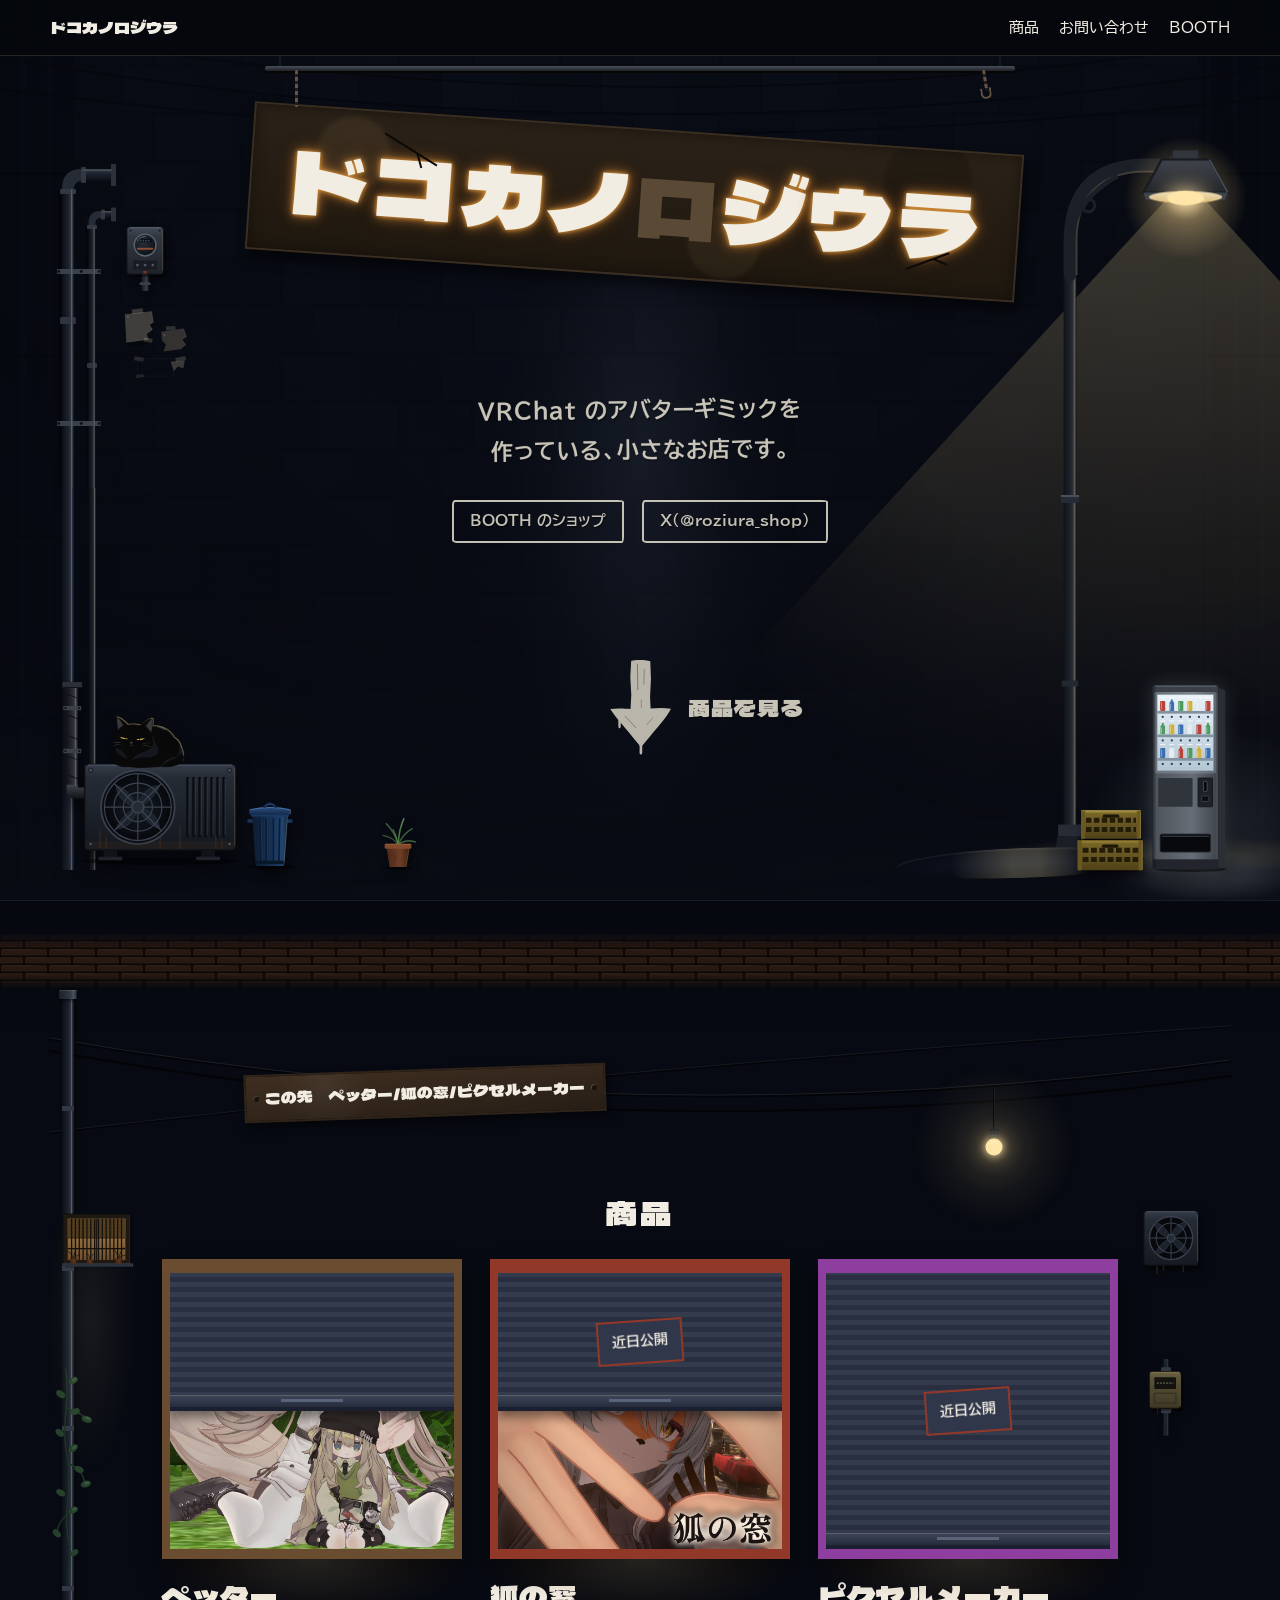
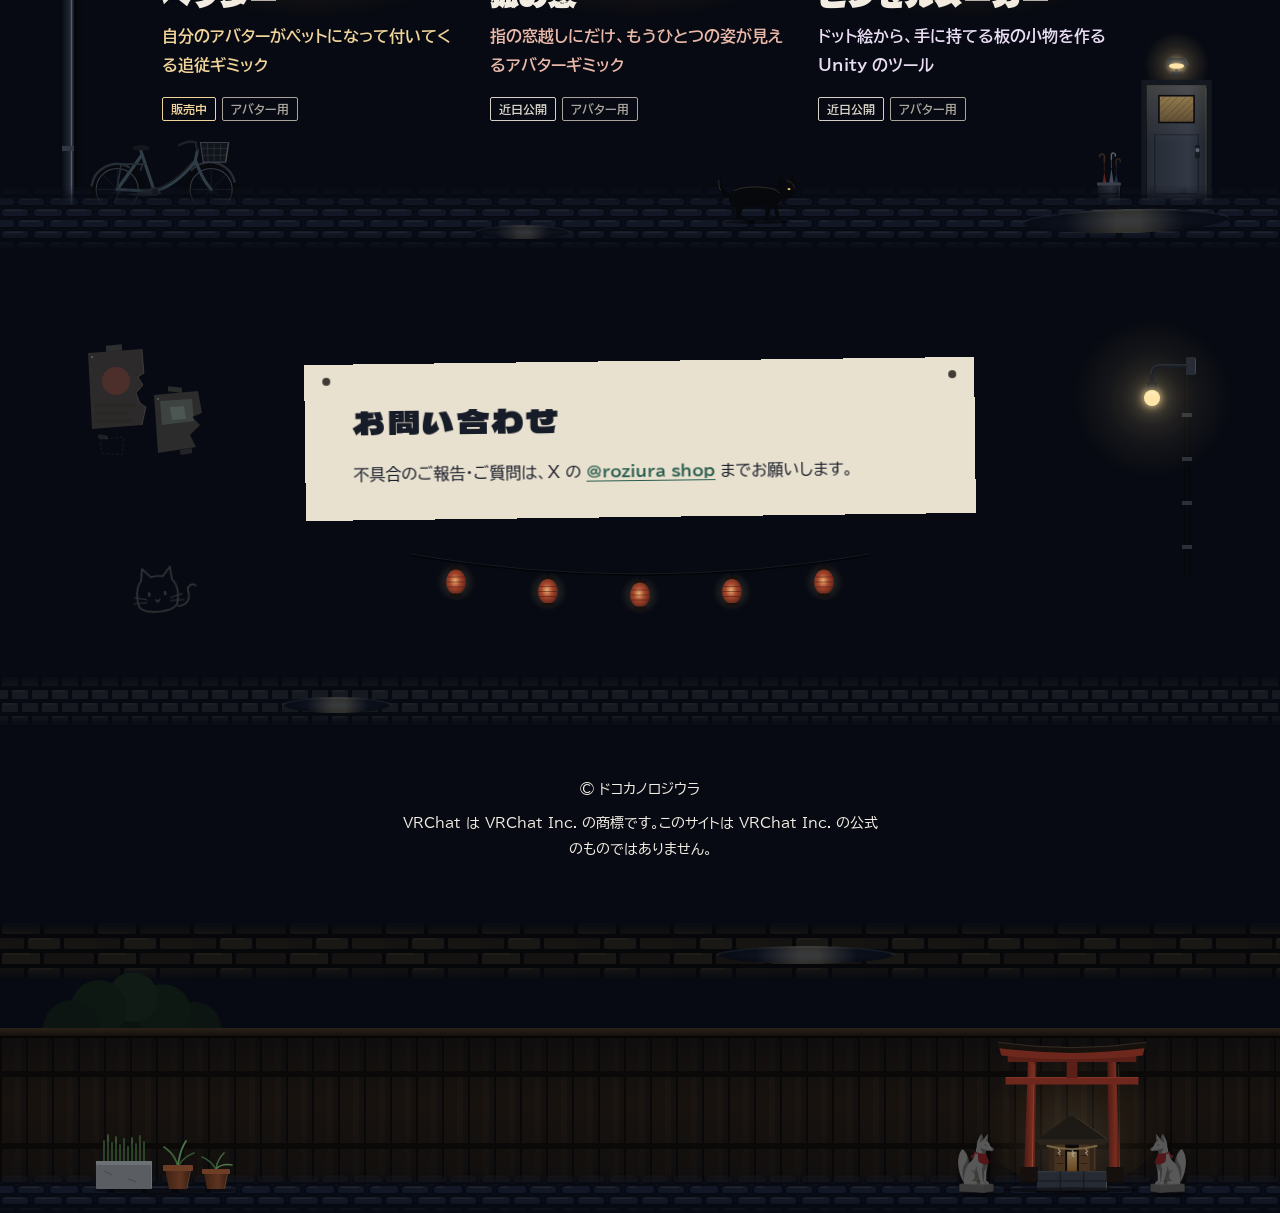
==== commit d8586f72: "狐の泡（ワールド用）を「準備中」にし、「ワールド用」の札を外す Co-Authored-By: Claude Opus 5.5 <noreply@anthropic.com> Claude-Sessi" ====
--- a/index.html
+++ b/index.html
@@ -765,7 +765,7 @@
             </div>
             <h3 class="storefront__name">狐の窓</h3>
             <p class="subtitle">指の窓越しにだけ、もうひとつの姿が見えるアバターギミック</p>
-            <p class="storefront__tags"><span class="tag tag--status tag--soon">近日公開</span><span class="tag">アバター用</span><span class="tag">ワールド用</span></p>
+            <p class="storefront__tags"><span class="tag tag--status tag--soon">近日公開</span><span class="tag">アバター用</span></p>
           </a>
         </article>
 
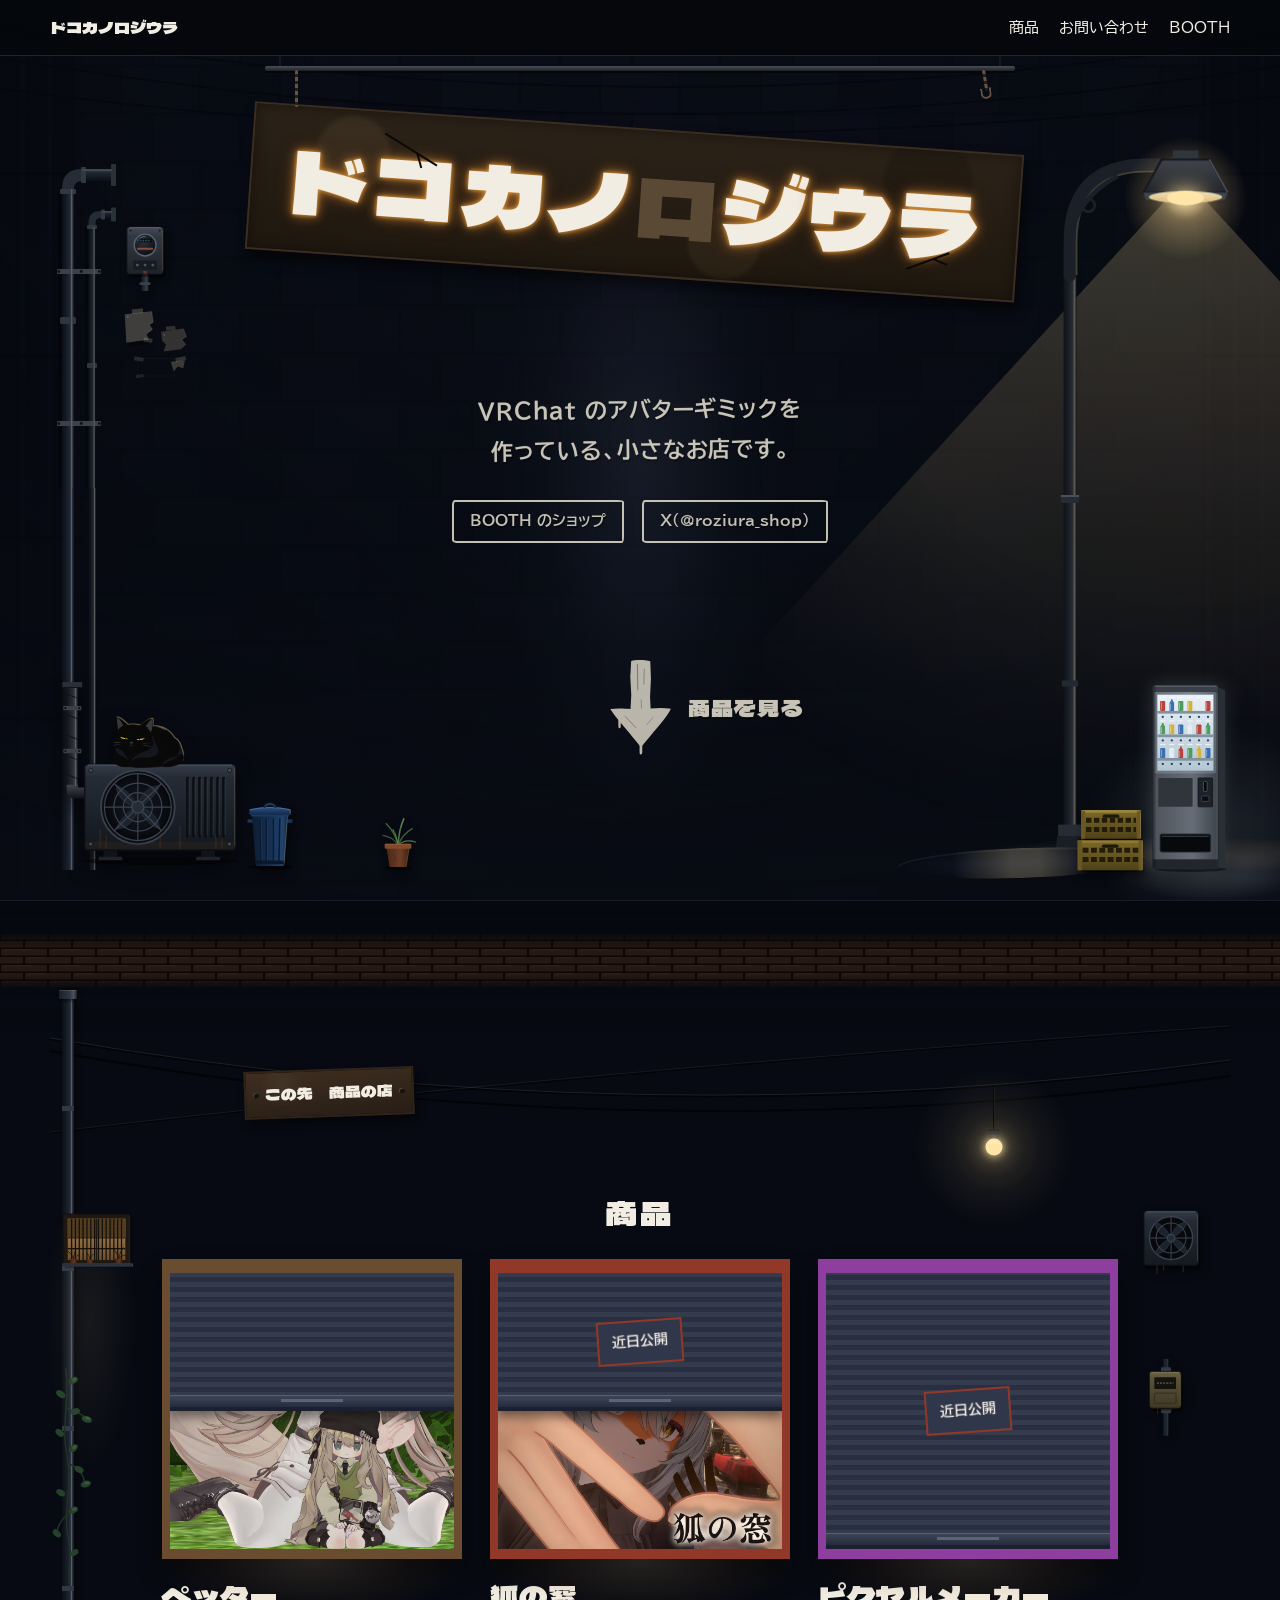
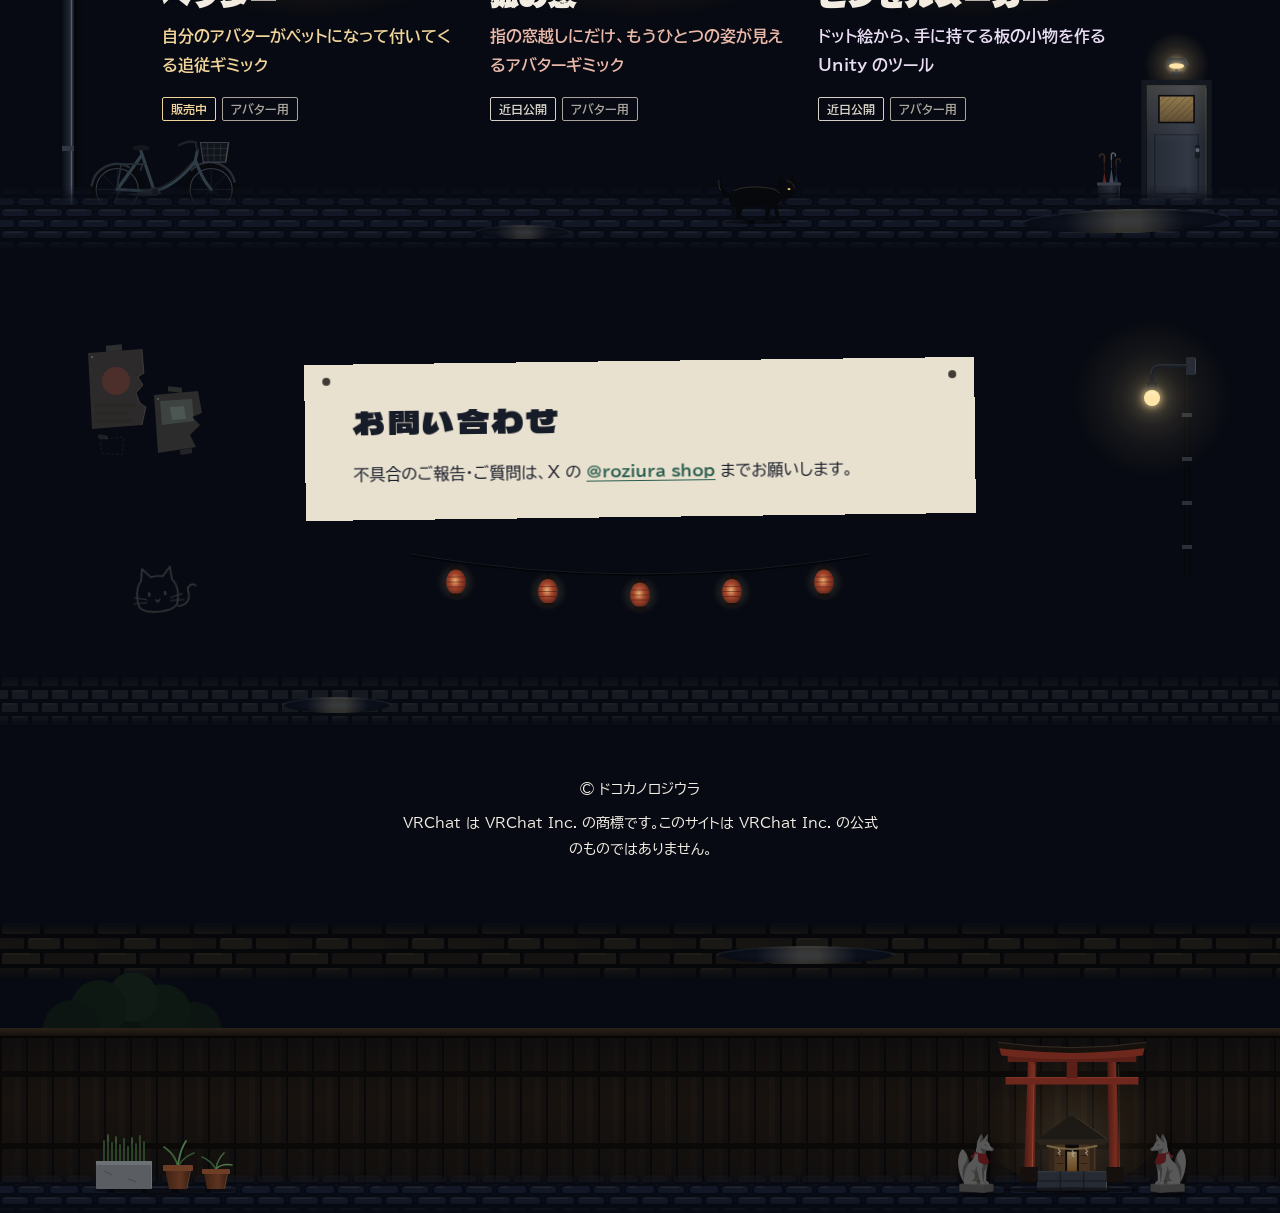
==== commit e8cc0981: "トップの道しるべを「この先　商品の店」にする Co-Authored-By: Claude Opus 5.5 <noreply@anthropic.com> Claude-Session: https" ====
--- a/index.html
+++ b/index.html
@@ -10,7 +10,7 @@
   <meta property="og:type" content="website">
   <meta property="og:url" content="https://roziura.com/">
   <link rel="canonical" href="https://roziura.com/">
-  <meta property="og:image" content="https://roziura.com/images/ogp.jpg">
+  <meta property="og:image" content="https://roziura.com/images/ogp-shop.jpg">
   <meta name="twitter:card" content="summary_large_image">
   <meta name="twitter:site" content="@roziura_shop">
   <meta name="theme-color" content="#070a12">
@@ -23,10 +23,10 @@
 <body>
   <nav class="site-nav" aria-label="サイトの案内">
     <div class="site-nav__inner">
-      <a class="site-nav__name" href="index.html">ドコカノロジウラ</a>
+      <a class="site-nav__name" href="/">ドコカノロジウラ</a>
       <ul class="site-nav__links">
-        <li><a href="index.html#products-heading">商品</a></li>
-        <li class="site-nav__contact"><a href="index.html#contact-heading">お問い合わせ</a></li>
+        <li><a href="/#products-heading">商品</a></li>
+        <li class="site-nav__contact"><a href="/#contact-heading">お問い合わせ</a></li>
         <li><a href="https://yukisandosukebe.booth.pm/" target="_blank" rel="noopener">BOOTH</a></li>
       </ul>
     </div>
@@ -483,7 +483,7 @@
       <span class="alley-band alley-band--brick"></span>
     </div>
 
-    <aside class="signpost"><span>この先　ペッター／狐の窓／ピクセルメーカー</span></aside>
+    <aside class="signpost"><span>この先　商品の店</span></aside>
     <section class="products" aria-labelledby="products-heading">
       <!-- 店の両脇の壁の続き: 雨どい・明かりのついた格子窓・換気扇・勝手口と傘立て・自転車、その下の濡れた石畳 -->
       <div class="alley-props alley-props--shops" aria-hidden="true">
@@ -733,7 +733,7 @@
       <h2 id="products-heading">商品</h2>
       <div class="product-list">
         <article class="storefront storefront--petter">
-          <a class="storefront__link" href="petter.html">
+          <a class="storefront__link" href="petter">
             <div class="storefront__front">
               <div class="storefront__interior">
                 <div class="storefront__media">
@@ -751,7 +751,7 @@
         </article>
 
         <article class="storefront storefront--closed">
-          <a class="storefront__link" href="kitsune-window.html">
+          <a class="storefront__link" href="kitsune-window">
             <div class="storefront__front">
               <div class="storefront__interior storefront__interior--fox">
                 <div class="storefront__media">
--- a/style.css
+++ b/style.css
@@ -593,7 +593,7 @@
     linear-gradient(175deg, #3e2e20, #281e16);
   box-shadow: 3px 5px 8px rgba(0, 0, 0, .48);
   font-family: "Dela Gothic One", sans-serif;
-  font-size: clamp(.78rem, 2.5vw, 1rem);
+  font-size: clamp(.84rem, 2.5vw, 1rem);
   line-height: 1.55;
   transform: rotate(-2deg);
 }
@@ -1568,3 +1568,9 @@
 
 /* 店を閉じている間は、見えない中のネオンを動かさない（開店する時にこの規則も外す） */
 .storefront--arcade .arcade-store-neon { animation: none; }
+
+/* 上の案内のリンクは、文字の上下も押せるようにする */
+.site-nav__name, .site-nav__links a { display: inline-block; padding-block: 12px; }
+
+/* 道しるべは語の途中で折り返さない（折り返すのは空白と「／」の後だけ） */
+.signpost { word-break: keep-all; }
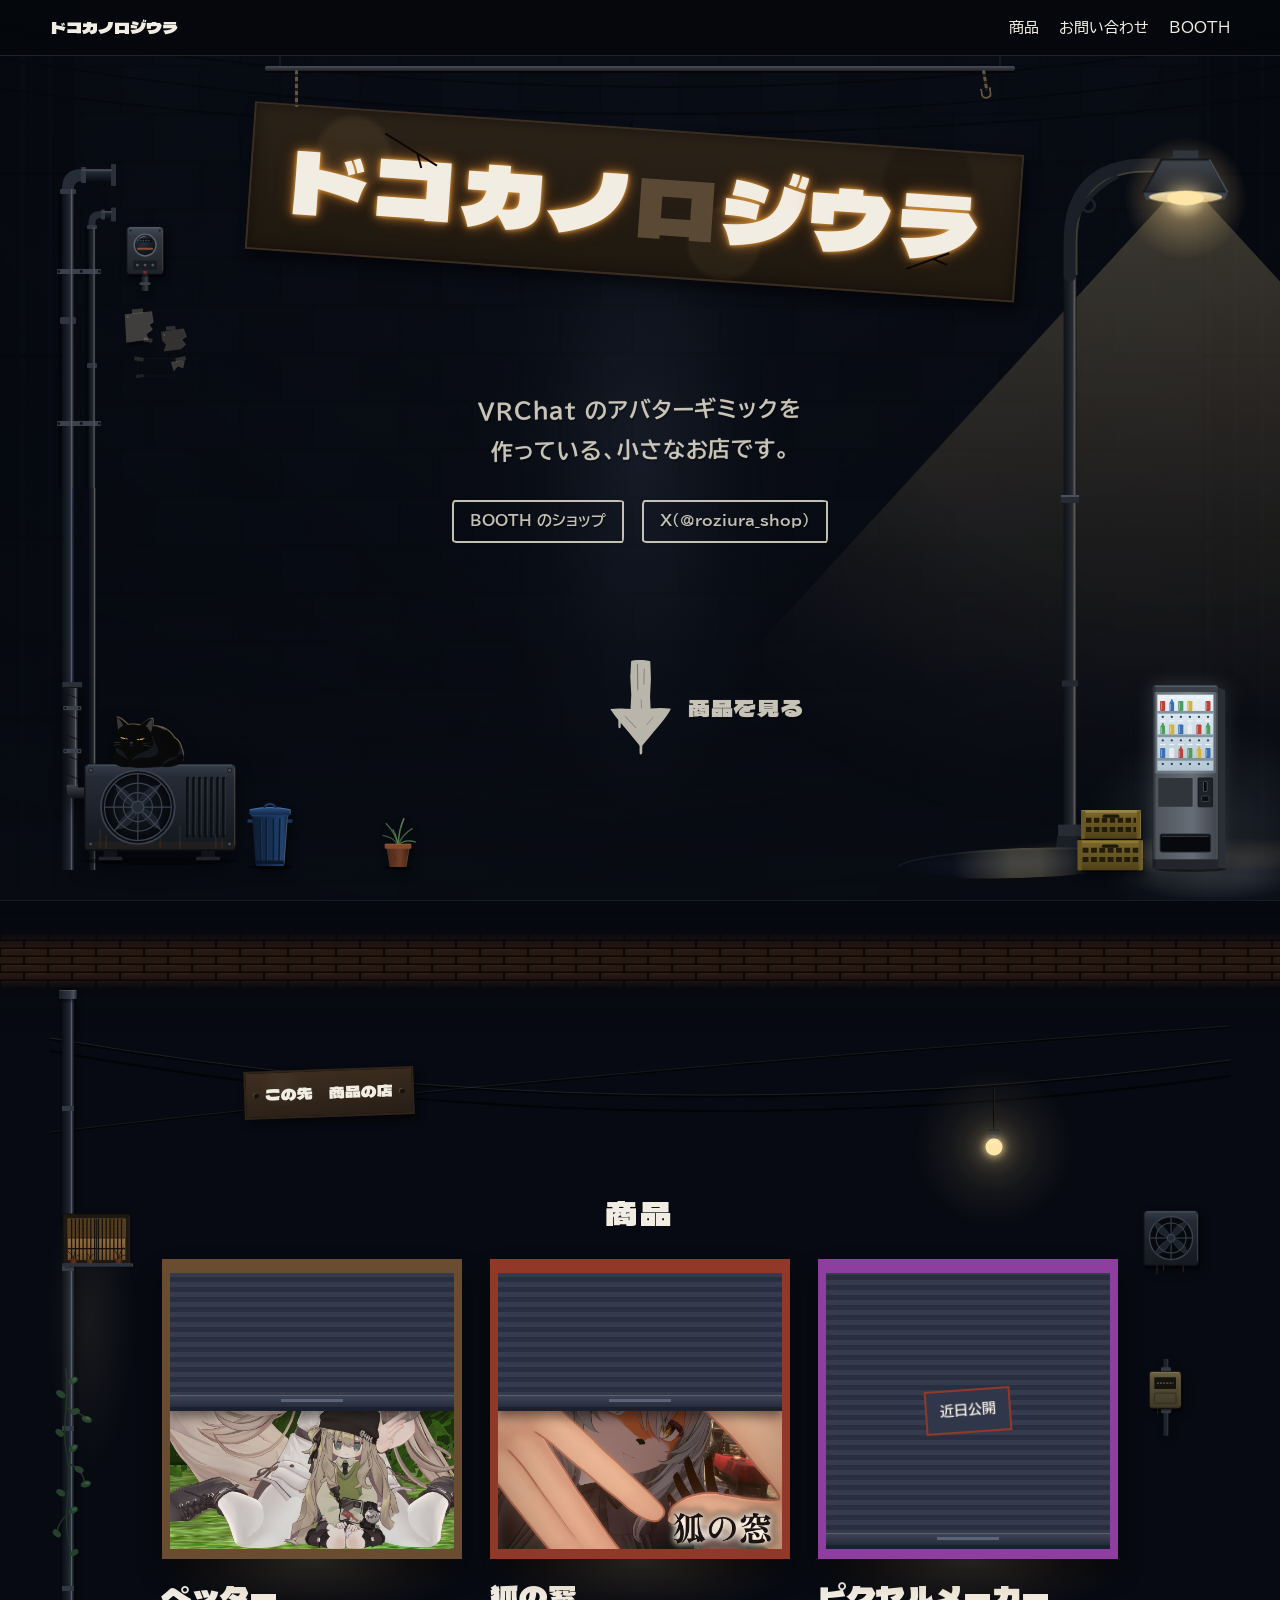
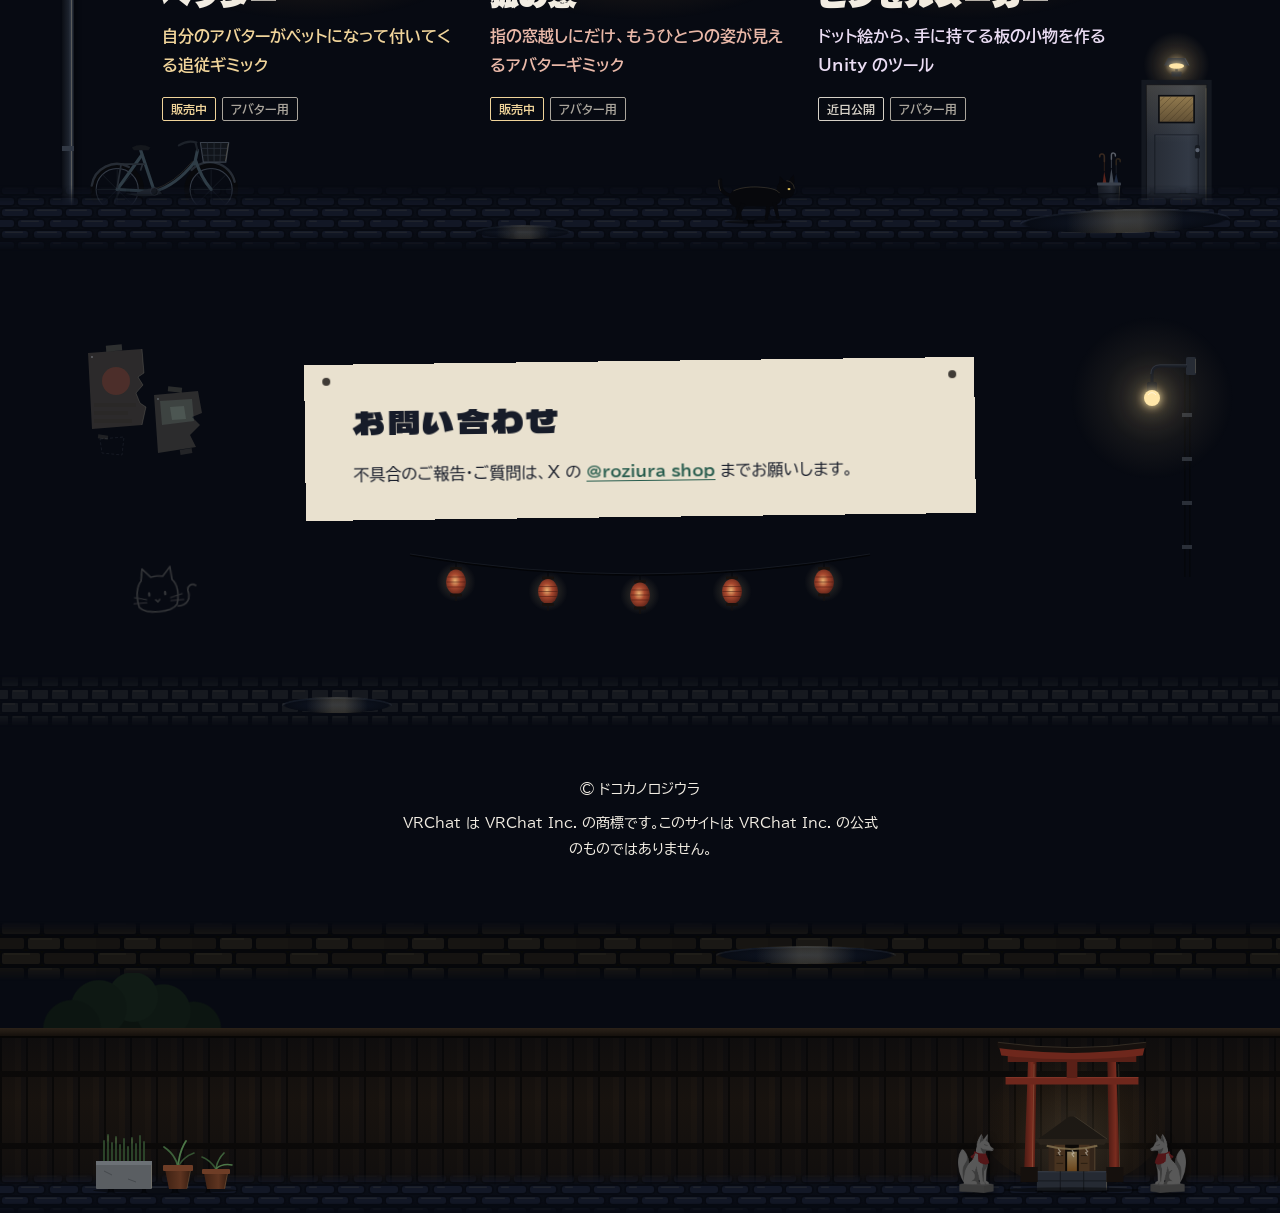
==== commit 39aebe95: "狐の窓を発売: 近日公開の札を外して販売中に・狐の窓のページに BOOTH で見るのボタン" ====
--- a/index.html
+++ b/index.html
@@ -4,9 +4,9 @@
   <meta charset="utf-8">
   <meta name="viewport" content="width=device-width, initial-scale=1">
   <title>ドコカノロジウラ｜VRChat アバターギミックのお店</title>
-  <meta name="description" content="VRChat 向けのアバターギミックを作っている小さなお店「ドコカノロジウラ」です。自分のアバターがペットになって付いてくる「ペッター」など。">
+  <meta name="description" content="VRChat 向けのアバターギミックを作っている小さなお店「ドコカノロジウラ」です。商品の紹介と、BOOTH・X へのご案内をしています。">
   <meta property="og:title" content="ドコカノロジウラ｜VRChat アバターギミックのお店">
-  <meta property="og:description" content="VRChat 向けのアバターギミックを作っている小さなお店「ドコカノロジウラ」です。自分のアバターがペットになって付いてくる「ペッター」など。">
+  <meta property="og:description" content="VRChat 向けのアバターギミックを作っている小さなお店「ドコカノロジウラ」です。商品の紹介と、BOOTH・X へのご案内をしています。">
   <meta property="og:type" content="website">
   <meta property="og:url" content="https://roziura.com/">
   <link rel="canonical" href="https://roziura.com/">
@@ -759,13 +759,12 @@
                 </div>
                 <div class="shutter" aria-hidden="true">
                   <span class="shutter__surface"></span>
-                  <span class="badge">近日公開</span>
                 </div>
               </div>
             </div>
             <h3 class="storefront__name">狐の窓</h3>
             <p class="subtitle">指の窓越しにだけ、もうひとつの姿が見えるアバターギミック</p>
-            <p class="storefront__tags"><span class="tag tag--status tag--soon">近日公開</span><span class="tag">アバター用</span></p>
+            <p class="storefront__tags"><span class="tag tag--status">販売中</span><span class="tag">アバター用</span></p>
           </a>
         </article>
 
